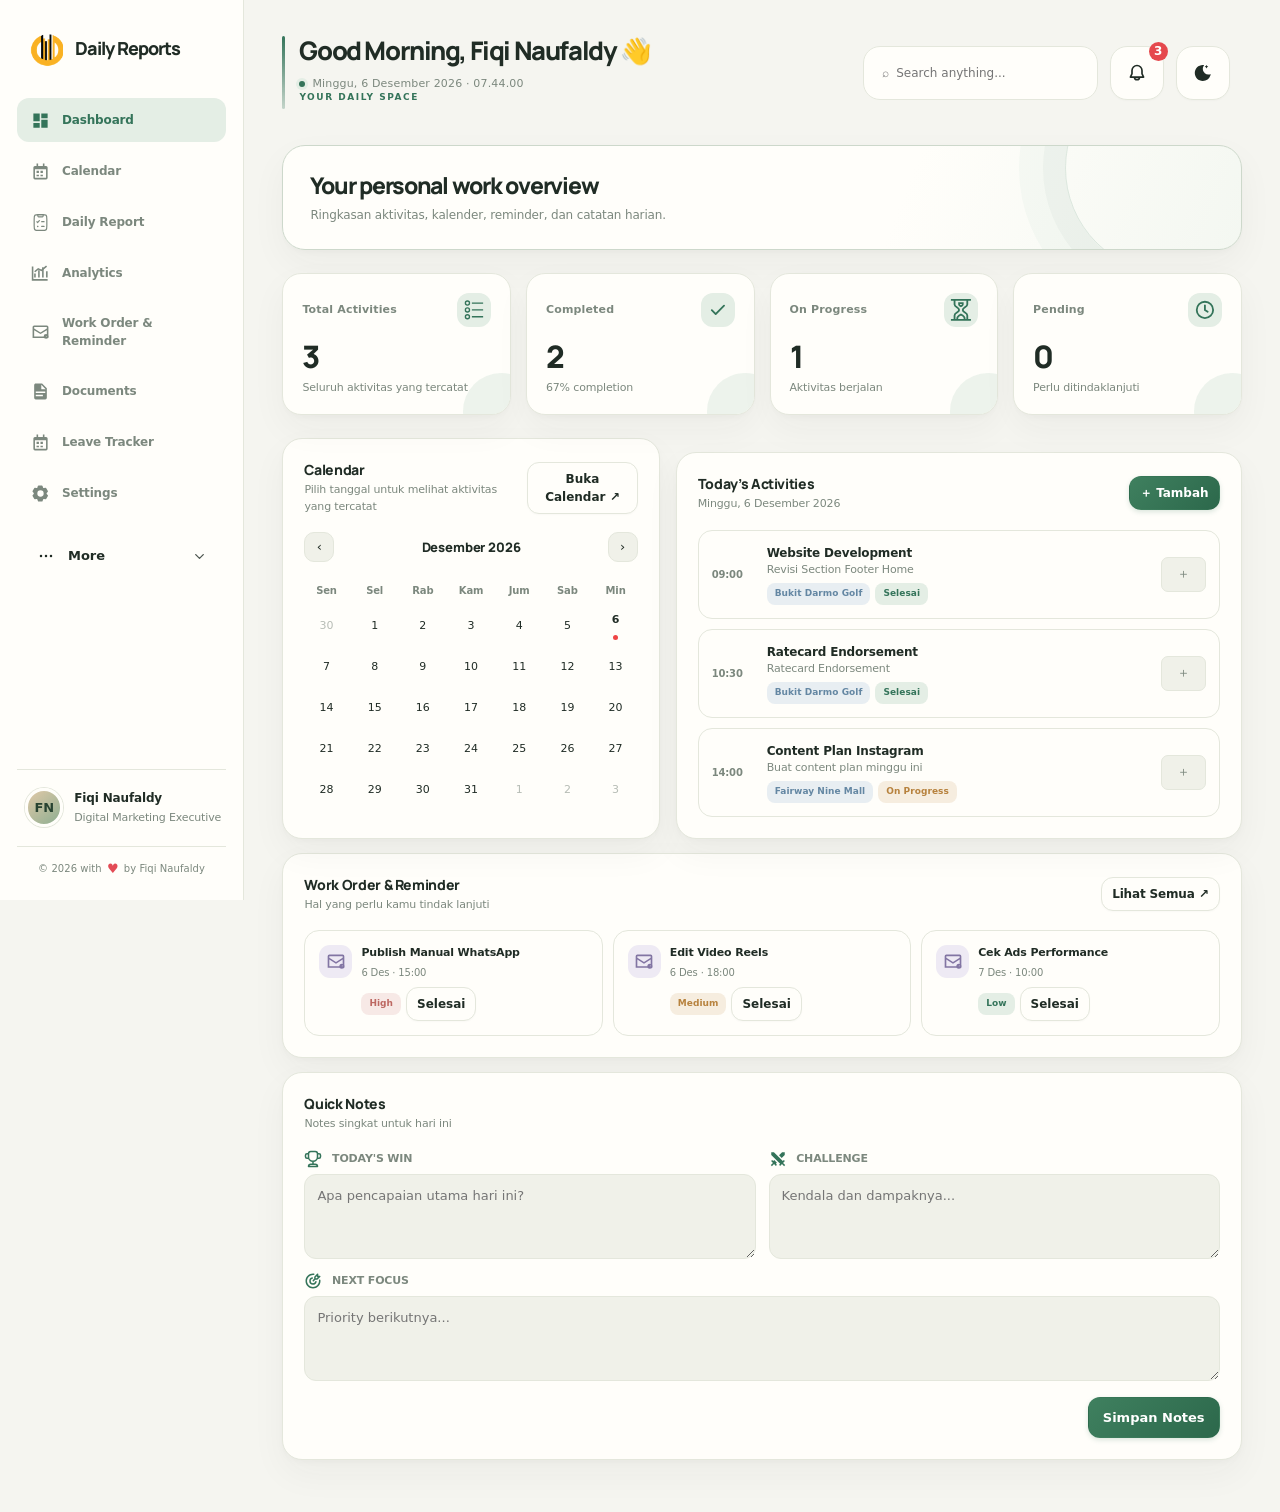
==== index.html @ 6d729566 "Leave Tracker" ====
<!doctype html>
<html lang="id">
<head>
<meta charset="utf-8">
<meta name="viewport" content="width=device-width, initial-scale=1">
<meta name="theme-color" content="#f4f7f4\">
<title>Daily Reports — Dashboard</title>
<script>try{const t=localStorage.getItem("dailyflow_theme_v1");if(t==="dark"||t==="light"){document.documentElement.dataset.theme=t;document.addEventListener("DOMContentLoaded",()=>{document.body.dataset.theme=t;});}}catch{}</script>
  <link rel="stylesheet" href="styles.css">
<script defer src="app.js"></script>
</head>
<body data-page="dashboard">
<div class="app">
<aside class="sidebar">
  <a class="brand" href="index.html"><span class="brand-mark"><img src="assets/daily-reports-mark.png" alt="Daily Reports logo"></span><span>Daily Reports</span></a>
  <nav class="nav" id="sidebarNav" aria-label="Navigasi utama"></nav>
  <div class="profile"><div class="avatar">FN</div><div><strong>Fiqi Naufaldy</strong><small>Digital Marketing</small></div></div>
  <div class="sidebar-copyright">© 2026 with <span class="copyright-heart" aria-label="love">♥</span> by Fiqi Naufaldy</div>
</aside>
<main class="main">
  <header class="topbar">
    <div class="greeting"><h1 id="greeting">Good Afternoon, Fiqi 👋</h1><p id="todayText"></p></div>
    <div class="top-actions"><input class="search" id="globalSearch" type="search" placeholder="⌕  Search anything..."><button class="icon-btn" id="notificationToggle" title="Notifications" aria-label="Notifications" aria-expanded="false"><svg viewBox="0 0 24 24" aria-hidden="true"><path fill="none" stroke="currentColor" stroke-linejoin="round" stroke-width="2" d="M15 17a3 3 0 1 1-6 0M6 9v3.528a2 2 0 0 1-.211.894l-1.717 3.433a.1.1 0 0 0 .09.145h15.676a.1.1 0 0 0 .09-.145l-1.717-3.433a2 2 0 0 1-.211-.894V9A6 6 0 0 0 6 9Z"/></svg></button><button class="icon-btn" id="themeToggle" title="Ganti tema"><svg viewBox="0 0 25 24" aria-hidden="true"><path fill="currentColor" d="m16.07 3.344l-1.428.781l1.428.781l.781 1.428l.781-1.428l1.428-.781l-1.428-.781l-.78-1.428zM2.226 12c0-5.523 4.477-10 10-10h1.734l-.868 1.5c-.579 1-.866 2.189-.866 3.5a7 7 0 0 0 8.348 6.87l1.682-.327l-.543 1.626A10 10 0 0 1 12.227 22c-5.523 0-10-4.477-10-10"/></svg></button><div class="notification-wrap"><div class="notification-popover" id="notificationPopover" hidden><div class="notification-list" id="notificationList"></div></div></div></div>
  </header>
  <section class="page-intro"><h1>Your personal work overview</h1><p>Ringkasan aktivitas, kalender, reminder, dan catatan harian.</p></section>
  <div id="pageContent" data-view-host="dashboard"></div>
</main>
</div>
<div id="toast" class="toast" role="status" aria-live="polite"></div>
</body>
</html>
---- styles.css ----
@import url('https://fonts.googleapis.com/css2?family=DM+Sans:wght@400;500;600;700&family=Manrope:wght@400;500;600;700;800&display=swap');
:root{--bg:#f4f7f4;--surface:#fff;--surface-2:#f7faf8;--ink:#18241f;--muted:#7d8b84;--line:#e5ece7;--green:#208566;--green-2:#e1f4ec;--mint:#54c7a0;--blue:#4786c6;--blue-2:#e8f2fc;--amber:#d9902d;--amber-2:#fff3df;--red:#dc5a63;--red-2:#ffebed;--purple:#8d78ca;--purple-2:#f0ecfb;--shadow:0 10px 28px #24382d0a;--radius:18px}
*{box-sizing:border-box}html{scroll-behavior:smooth}body{margin:0;background:var(--bg);color:var(--ink);font-family:'DM Sans',sans-serif;font-size:14px;line-height:1.5;transition:background .2s,color .2s}:is(html,body)[data-theme="dark"]{--bg:#101714;--surface:#18211d;--surface-2:#202b26;--ink:#e8f0eb;--muted:#98aaa0;--line:#2c3932;--green:#65d0a9;--green-2:#1b3b30;--blue:#86baf0;--blue-2:#1d3040;--amber:#efbd6b;--amber-2:#40321e;--red:#ff8c93;--red-2:#43272b;--purple:#b5a4f1;--purple-2:#302944;--shadow:0 10px 28px #0002}
button,input,select,textarea{font:inherit}button{cursor:pointer;border:0}a{color:inherit;text-decoration:none}.app{min-height:100vh;display:grid;grid-template-columns:218px minmax(0,1fr)}.sidebar{background:var(--surface);border-right:1px solid var(--line);padding:22px 14px;display:flex;flex-direction:column;gap:24px;position:sticky;top:0;height:100vh}.brand{display:flex;align-items:center;gap:9px;font-family:Manrope,sans-serif;font-weight:800;font-size:17px;padding:0 8px}.brand-mark{width:28px;height:28px;border-radius:10px;background:var(--green);color:white;display:grid;place-items:center;font-weight:800}.nav{display:grid;gap:5px}.nav a{display:flex;align-items:center;gap:11px;padding:10px 12px;border-radius:11px;color:var(--muted);font-weight:600;font-size:13px}.nav a:hover{background:var(--surface-2);color:var(--ink)}.nav a.active{background:var(--green-2);color:var(--green)}.nav-icon{width:18px;text-align:center;font-size:16px}.profile{margin-top:auto;border-top:1px solid var(--line);padding:15px 7px 0;display:flex;gap:10px;align-items:center}.avatar{width:35px;height:35px;border-radius:50%;display:grid;place-items:center;background:linear-gradient(135deg,#c8e6d8,#6eae93);color:#164b38;font-weight:800}.profile strong{display:block;font-size:12px}.profile small{color:var(--muted);font-size:11px}.main{min-width:0;padding:25px 28px 40px;max-width:1600px;width:100%;margin:0 auto}.topbar{display:flex;justify-content:space-between;align-items:center;gap:18px;margin-bottom:24px}.greeting h1{font:800 23px Manrope,sans-serif;margin:0 0 3px;letter-spacing:-.7px}.greeting p{margin:0;color:var(--muted);font-size:12px}.top-actions{display:flex;align-items:center;gap:9px}.search{background:var(--surface);border:1px solid var(--line);border-radius:12px;padding:10px 13px;min-width:210px;color:var(--ink);outline:none}.icon-btn,.btn{border:1px solid var(--line);background:var(--surface);color:var(--ink);border-radius:11px;padding:9px 12px;font-weight:700}.icon-btn{width:39px;height:39px;padding:0;font-size:17px}.btn.primary{background:var(--green);color:white;border-color:var(--green)}.btn.soft{background:var(--green-2);color:var(--green);border-color:transparent}.btn.danger{color:var(--red);background:var(--red-2);border-color:transparent}.btn.small{padding:7px 10px;font-size:12px}.section-title{display:flex;justify-content:space-between;align-items:center;gap:12px;margin:0 0 13px}.section-title h2{font:800 16px Manrope,sans-serif;margin:0;letter-spacing:-.3px}.section-title p{color:var(--muted);margin:3px 0 0;font-size:12px}.muted{color:var(--muted)}.grid{display:grid;gap:14px}.stats{grid-template-columns:repeat(4,minmax(0,1fr));margin-bottom:20px}.stat{background:var(--surface);border:1px solid var(--line);border-radius:var(--radius);padding:16px;box-shadow:var(--shadow);min-width:0}.stat-top{display:flex;justify-content:space-between;align-items:center;color:var(--muted);font-size:11px;font-weight:700}.stat-icon{width:28px;height:28px;border-radius:9px;display:grid;place-items:center;background:var(--green-2);color:var(--green)}.stat strong{font:800 27px Manrope,sans-serif;display:block;margin:7px 0 1px}.stat small{font-size:11px;color:var(--muted)}.two-col{grid-template-columns:minmax(280px,.9fr) minmax(0,1.35fr)}.three-col{grid-template-columns:repeat(3,minmax(0,1fr))}.panel{background:var(--surface);border:1px solid var(--line);border-radius:var(--radius);padding:18px;box-shadow:var(--shadow);min-width:0}.panel+.panel{margin-top:14px}.panel-head{display:flex;align-items:center;justify-content:space-between;gap:12px;margin-bottom:15px}.panel-head h2,.panel-head h3{margin:0;font:800 14px Manrope,sans-serif}.panel-head p{margin:3px 0 0;color:var(--muted);font-size:11px}.calendar-head{display:flex;justify-content:space-between;align-items:center;gap:8px;margin-bottom:15px}.calendar-head strong{font:800 13px Manrope,sans-serif}.calendar-head button{background:var(--surface-2);border:1px solid var(--line);color:var(--ink);width:30px;height:30px;border-radius:9px}.calendar-grid{display:grid;grid-template-columns:repeat(7,minmax(0,1fr));gap:4px}.weekday{text-align:center;color:var(--muted);font-size:10px;font-weight:700;padding:6px 0}.day{position:relative;border-radius:9px;min-height:34px;display:grid;place-items:center;color:var(--ink);background:transparent;border:1px solid transparent;font-size:11px}.day:hover{background:var(--surface-2)}.day.muted-day{color:var(--muted);opacity:.55}.day.selected{background:var(--green);color:white;font-weight:800}.day.today:not(.selected){border-color:var(--green);color:var(--green);font-weight:800}.day.has-items:after{content:'';width:4px;height:4px;border-radius:50%;background:var(--red);position:absolute;bottom:3px}.day.selected.has-items:after{background:white}.activity-list{display:grid;gap:9px}.activity{display:grid;grid-template-columns:43px minmax(0,1fr) auto;align-items:center;gap:10px;padding:11px;border:1px solid var(--line);border-radius:13px;background:var(--surface)}.activity-time{font-size:10px;color:var(--muted);font-weight:700}.activity-name{font-weight:800;font-size:12px;white-space:nowrap;overflow:hidden;text-overflow:ellipsis}.activity-desc{font-size:10px;color:var(--muted);white-space:nowrap;overflow:hidden;text-overflow:ellipsis}.activity-meta{display:flex;align-items:center;gap:5px;flex-wrap:wrap;margin-top:5px}.tag{display:inline-flex;align-items:center;padding:3px 7px;border-radius:7px;font-size:9px;font-weight:800;background:var(--surface-2);color:var(--muted)}.tag.done{background:var(--green-2);color:var(--green)}.tag.progress{background:var(--amber-2);color:var(--amber)}.tag.pending{background:var(--red-2);color:var(--red)}.tag.blue{background:var(--blue-2);color:var(--blue)}.photo-thumb{width:45px;height:35px;border-radius:7px;object-fit:cover;background:var(--surface-2);border:1px solid var(--line)}.reminder-list{display:grid;grid-template-columns:repeat(3,minmax(0,1fr));gap:10px}.reminder-card{border:1px solid var(--line);border-radius:12px;padding:12px;display:flex;gap:9px;align-items:flex-start}.reminder-symbol{width:29px;height:29px;border-radius:9px;background:var(--purple-2);color:var(--purple);display:grid;place-items:center;flex-shrink:0}.reminder-card strong{font-size:11px;display:block}.reminder-card small{font-size:10px;color:var(--muted)}.form-grid{display:grid;grid-template-columns:repeat(2,minmax(0,1fr));gap:13px}.field{display:grid;gap:6px}.field.full{grid-column:1/-1}.field label{font-size:11px;color:var(--muted);font-weight:800}.field input,.field select,.field textarea{width:100%;background:var(--surface-2);border:1px solid var(--line);border-radius:10px;padding:10px 11px;color:var(--ink);outline:none}.field textarea{resize:vertical;min-height:85px}.field input:focus,.field select:focus,.field textarea:focus{border-color:var(--green)}.form-actions{display:flex;justify-content:flex-end;gap:8px;margin-top:16px}.table-wrap{overflow:auto;border:1px solid var(--line);border-radius:12px}.data-table{width:100%;border-collapse:collapse;min-width:650px}.data-table th,.data-table td{text-align:left;padding:11px 12px;border-bottom:1px solid var(--line);font-size:11px;vertical-align:middle}.data-table th{background:var(--surface-2);color:var(--muted);font-size:10px;text-transform:uppercase;letter-spacing:.3px}.data-table tr:last-child td{border-bottom:0}.row-actions{display:flex;gap:5px}.chart-box{height:235px;position:relative}.chart-box canvas{width:100%;height:100%}.bar-legend{display:flex;gap:12px;flex-wrap:wrap;color:var(--muted);font-size:10px}.legend-dot{display:inline-block;width:7px;height:7px;border-radius:50%;margin-right:4px}.timeline{display:grid;gap:0}.timeline-item{display:grid;grid-template-columns:50px 18px minmax(0,1fr);gap:10px;min-height:100px}.timeline-time{font-size:10px;color:var(--muted);font-weight:800;padding-top:3px}.timeline-rail{position:relative;display:flex;justify-content:center}.timeline-rail:before{content:'';position:absolute;top:10px;bottom:-5px;width:1px;background:var(--line)}.timeline-item:last-child .timeline-rail:before{display:none}.timeline-dot{width:10px;height:10px;border-radius:50%;background:var(--green);border:2px solid var(--green-2);position:relative;z-index:1}.timeline-content{padding-bottom:17px}.timeline-content strong{font-size:12px}.timeline-content p{font-size:11px;color:var(--muted);margin:3px 0 7px}.photo-grid{display:grid;grid-template-columns:repeat(4,minmax(0,1fr));gap:12px}.photo-card{border:1px solid var(--line);border-radius:13px;overflow:hidden;background:var(--surface)}.photo-card img{width:100%;height:130px;object-fit:cover;background:var(--surface-2);display:block}.photo-card .photo-info{padding:10px}.photo-info strong{display:block;font-size:11px;white-space:nowrap;overflow:hidden;text-overflow:ellipsis}.photo-info small{color:var(--muted);font-size:10px}.upload-zone{border:1.5px dashed var(--line);border-radius:14px;padding:28px;text-align:center;background:var(--surface-2);color:var(--muted)}.upload-zone strong{display:block;color:var(--ink);margin:8px 0 4px}.settings-row{display:flex;justify-content:space-between;align-items:center;gap:20px;padding:15px 0;border-bottom:1px solid var(--line)}.settings-row:last-child{border-bottom:0}.settings-row strong{font-size:12px;display:block}.settings-row p{font-size:11px;color:var(--muted);margin:3px 0 0}.switch{width:42px;height:24px;border-radius:99px;background:var(--line);padding:3px;display:flex;align-items:center}.switch:after{content:'';width:18px;height:18px;border-radius:50%;background:white;box-shadow:0 1px 3px #0002;transition:transform .2s}.switch.on{background:var(--green)}.switch.on:after{transform:translateX(18px)}.empty{padding:35px 15px;text-align:center;color:var(--muted);font-size:12px}.empty .empty-icon{font-size:25px;margin-bottom:8px}.modal-backdrop{position:fixed;inset:0;background:#07110bc0;z-index:20;display:none;align-items:center;justify-content:center;padding:18px}.modal-backdrop.open{display:flex}.modal{width:min(680px,100%);max-height:90vh;overflow:auto;background:var(--surface);border:1px solid var(--line);border-radius:20px;padding:22px;box-shadow:0 25px 80px #0003}.modal-title{display:flex;justify-content:space-between;align-items:center;margin-bottom:18px}.modal-title h2{margin:0;font:800 18px Manrope,sans-serif}.toast{position:fixed;bottom:20px;right:20px;background:var(--ink);color:var(--surface);padding:12px 16px;border-radius:12px;z-index:30;box-shadow:var(--shadow);display:none}.toast.show{display:block}.progress-track{height:7px;background:var(--surface-2);border-radius:20px;overflow:hidden}.progress-track span{display:block;height:100%;background:var(--green);border-radius:20px}.page-intro{margin-bottom:20px}.page-intro h1{font:800 24px Manrope,sans-serif;margin:0 0 5px;letter-spacing:-.8px}.page-intro p{color:var(--muted);margin:0}.filters{display:flex;align-items:center;gap:8px;flex-wrap:wrap}.filters input,.filters select{background:var(--surface);border:1px solid var(--line);border-radius:10px;padding:9px 11px;color:var(--ink)}.split{display:grid;grid-template-columns:minmax(0,1fr) 320px;gap:14px}.file-input{display:none}.footnote{font-size:10px;color:var(--muted);margin-top:12px}
@media(max-width:1100px){.app{grid-template-columns:190px minmax(0,1fr)}.main{padding:22px 18px}.stats{grid-template-columns:repeat(2,minmax(0,1fr))}.three-col{grid-template-columns:repeat(2,minmax(0,1fr))}.photo-grid{grid-template-columns:repeat(3,minmax(0,1fr))}.two-col{grid-template-columns:1fr}}
@media(max-width:760px){.app{display:block}.sidebar{height:auto;position:sticky;top:0;z-index:10;padding:10px 12px;border-right:0;border-bottom:1px solid var(--line);gap:9px}.brand{font-size:15px}.nav{display:flex;overflow:auto;gap:4px}.nav a{white-space:nowrap;padding:8px 10px;font-size:11px}.nav-icon{width:auto}.profile{display:none}.main{padding:18px 12px 30px}.topbar{align-items:flex-start}.greeting h1{font-size:18px}.search{display:none}.top-actions{gap:5px}.icon-btn{width:34px;height:34px}.stats{gap:8px}.stat{padding:12px;border-radius:14px}.stat strong{font-size:23px}.stat-top{font-size:10px}.two-col,.split,.three-col{grid-template-columns:1fr}.reminder-list{grid-template-columns:1fr}.form-grid{grid-template-columns:1fr}.field.full{grid-column:auto}.photo-grid{grid-template-columns:repeat(2,minmax(0,1fr))}.photo-card img{height:115px}.activity{grid-template-columns:38px minmax(0,1fr) auto;padding:9px;gap:7px}.panel{padding:14px;border-radius:15px}.page-intro h1{font-size:21px}.settings-row{gap:10px}}


/* Import template actions */
.template-actions{display:flex;flex-wrap:wrap;gap:8px;margin:12px 0 8px}
.template-actions a{text-decoration:none;display:inline-flex;align-items:center;justify-content:center}
.soft-divider{border:0;border-top:1px solid var(--border);margin:18px 0}


/* Documentation full-photo viewer */
.photo-preview-btn{display:block;position:relative;width:100%;padding:0;border:0;background:transparent;cursor:zoom-in;overflow:hidden;border-radius:inherit}
.photo-preview-btn img{display:block;width:100%;height:100%;object-fit:cover}
.photo-expand-hint{position:absolute;left:10px;bottom:10px;padding:6px 9px;border-radius:8px;background:rgba(10,14,20,.78);color:#fff;font-size:12px;opacity:0;transform:translateY(4px);transition:opacity .18s ease,transform .18s ease}
.photo-preview-btn:hover .photo-expand-hint,.photo-preview-btn:focus-visible .photo-expand-hint{opacity:1;transform:translateY(0)}
.photo-card-actions{display:flex;flex-wrap:wrap;gap:6px}
.photo-lightbox{position:fixed;inset:0;z-index:9999;display:none;align-items:center;justify-content:center;padding:64px 24px 28px;background:rgba(5,8,13,.94);backdrop-filter:blur(8px)}
.photo-lightbox.open{display:flex}
.photo-lightbox-stage{display:flex;flex-direction:column;align-items:center;justify-content:center;gap:12px;width:100%;height:100%;min-height:0}
.photo-lightbox img{display:block;max-width: min(100%, 1800px);max-height:calc(100vh - 130px);width:auto;height:auto;object-fit:contain;box-shadow:0 18px 70px rgba(0,0,0,.35);border-radius:4px}
.photo-lightbox-caption{color:rgba(255,255,255,.82);font-size:13px;text-align:center;max-width:90%;overflow-wrap:anywhere}
.photo-lightbox-close{position:absolute;top:18px;right:22px;width:44px;height:44px;border:1px solid rgba(255,255,255,.35);border-radius:50%;background:rgba(255,255,255,.1);color:#fff;font-size:30px;line-height:1;cursor:pointer}
.photo-lightbox-close:hover{background:rgba(255,255,255,.2)}
@media(max-width:600px){.photo-lightbox{padding:60px 10px 20px}.photo-lightbox img{max-height:calc(100vh - 120px)}.photo-lightbox-close{top:10px;right:10px}}

/* DailyFlow UI refresh — Tailwind SaaS-inspired, no runtime framework required */
:root{
  --bg:#f8fafc;--surface:#ffffff;--surface-2:#f1f5f9;--ink:#0f172a;--muted:#64748b;--line:#e2e8f0;
  --green:#0f9f76;--green-2:#dff7ed;--mint:#34d399;--blue:#3b82f6;--blue-2:#eaf2ff;
  --amber:#d97706;--amber-2:#fff7e6;--red:#e11d48;--red-2:#fff1f2;--purple:#7c3aed;--purple-2:#f3e8ff;
  --shadow:0 1px 2px rgba(15,23,42,.035),0 6px 20px rgba(15,23,42,.025);--radius:16px;
}
body[data-theme="dark"]{
  --bg:#0b1220;--surface:#111b2c;--surface-2:#172338;--ink:#e5edf8;--muted:#91a1b8;--line:#26364d;
  --green:#34d399;--green-2:#12392f;--blue:#7db4ff;--blue-2:#172d4b;--amber:#fbbf24;--amber-2:#3a2d16;
  --red:#fb7185;--red-2:#3c1f2b;--purple:#c4b5fd;--purple-2:#2b2247;--shadow:0 1px 2px rgba(0,0,0,.12),0 8px 24px rgba(0,0,0,.08);
}
html{scroll-behavior:smooth;scroll-padding-top:20px}
body{font-family:Inter,ui-sans-serif,system-ui,-apple-system,BlinkMacSystemFont,"Segoe UI",sans-serif;letter-spacing:-.01em;transition:background-color .18s ease,color .18s ease}
button,a,input,select,textarea{ -webkit-tap-highlight-color:transparent }
button,a,.panel,.stat,.activity,.reminder-card,.photo-card,.nav a,.icon-btn,.btn,.day,.switch{transition:background-color .16s ease,border-color .16s ease,color .16s ease,box-shadow .16s ease,transform .16s ease,opacity .16s ease}
.sidebar{background:var(--surface);border-right-color:var(--line);padding:24px 14px}
.brand{letter-spacing:-.035em;font-size:16px}
.brand-mark{border-radius:9px;box-shadow:0 3px 8px rgba(15,159,118,.16)}
.nav{gap:4px}
.nav a{border-radius:10px;padding:10px 11px;color:var(--muted)}
.nav a:hover{transform:translateX(2px)}
.nav a.active{box-shadow:inset 2px 0 var(--green);font-weight:700}
.main{padding:28px 30px 44px}
.greeting h1,.page-intro h1{letter-spacing:-.045em}
.greeting h1{font-size:24px}
.page-intro h1{font-size:25px}
.search,.filters input,.filters select,.field input,.field select,.field textarea{border-radius:10px;transition:border-color .16s ease,box-shadow .16s ease,background-color .16s ease}
.search:focus,.filters input:focus,.filters select:focus,.field input:focus,.field select:focus,.field textarea:focus{border-color:var(--green);box-shadow:0 0 0 3px color-mix(in srgb,var(--green) 14%,transparent)}
.icon-btn,.btn{border-radius:10px;box-shadow:0 1px 2px rgba(15,23,42,.025)}
.icon-btn:hover,.btn:not(.primary):hover{border-color:color-mix(in srgb,var(--green) 35%,var(--line));background:var(--surface-2)}
.btn.primary{box-shadow:0 2px 5px color-mix(in srgb,var(--green) 18%,transparent)}
.btn.primary:hover{filter:brightness(.97);transform:translateY(-1px);box-shadow:0 5px 12px color-mix(in srgb,var(--green) 18%,transparent)}
.btn:active,.icon-btn:active{transform:translateY(1px)}
.panel,.stat{box-shadow:var(--shadow);border-radius:var(--radius)}
.panel{padding:19px}
.stat{padding:17px}
.panel:hover,.stat:hover{border-color:color-mix(in srgb,var(--line) 72%,var(--muted));box-shadow:0 4px 18px rgba(15,23,42,.045)}
.activity{border-radius:12px;padding:12px}
.activity:hover,.reminder-card:hover,.photo-card:hover{border-color:color-mix(in srgb,var(--green) 26%,var(--line));box-shadow:0 4px 14px rgba(15,23,42,.04);transform:translateY(-1px)}
.day{border-radius:9px}
.day:hover{box-shadow:inset 0 0 0 1px var(--line)}
.day.selected{box-shadow:0 2px 6px color-mix(in srgb,var(--green) 22%,transparent)}
.tag{letter-spacing:.005em}
.table-wrap{border-radius:12px}
.data-table th{font-weight:700}
.data-table tbody tr:hover{background:var(--surface-2)}
.photo-card{border-radius:13px}
.upload-zone{transition:border-color .16s ease,background-color .16s ease}
.upload-zone:hover{border-color:var(--green);background:var(--green-2)}
.modal{border-radius:18px;box-shadow:0 24px 70px rgba(0,0,0,.18);animation:df-modal-in .16s ease-out}
.modal-backdrop{backdrop-filter:blur(3px)}
.toast{border:1px solid var(--line);box-shadow:0 10px 32px rgba(15,23,42,.14);animation:df-toast-in .18s ease-out}
@keyframes df-modal-in{from{opacity:0;transform:translateY(5px) scale(.99)}to{opacity:1;transform:translateY(0) scale(1)}}
@keyframes df-toast-in{from{opacity:0;transform:translateY(6px)}to{opacity:1;transform:translateY(0)}}
:focus-visible{outline:2px solid var(--green);outline-offset:2px}
@media(max-width:1100px){.main{padding:22px 18px 36px}}
@media(max-width:760px){.main{padding:18px 12px 30px}.sidebar{box-shadow:0 2px 8px rgba(15,23,42,.025)}.nav a:hover{transform:none}.panel{padding:14px}.greeting h1{font-size:19px}}
@media(prefers-reduced-motion:reduce){*,*::before,*::after{scroll-behavior:auto!important;animation-duration:.01ms!important;animation-iteration-count:1!important;transition-duration:.01ms!important}}

/* Settings: profile and business-unit branding */
.settings-layout{display:grid;grid-template-columns:minmax(0,1fr);gap:14px;max-width:1120px}.settings-profile-panel{background:linear-gradient(135deg,var(--surface),var(--surface-2));}.profile-editor{display:grid;grid-template-columns:150px minmax(0,1fr);gap:22px;align-items:start}.profile-photo-wrap{display:flex;flex-direction:column;align-items:center;gap:10px}.profile-photo-wrap>img,.profile-placeholder{width:112px;height:112px;border-radius:50%;object-fit:cover;border:4px solid var(--surface);box-shadow:0 0 0 1px var(--line)}.profile-placeholder{display:grid;place-items:center;background:var(--green-2);color:var(--green);font:800 30px Manrope,sans-serif}.profile-photo{width:35px;height:35px;border-radius:50%;object-fit:cover;border:1px solid var(--line);flex-shrink:0}.profile-copy{min-width:0}.profile-copy strong,.profile-copy small{overflow:hidden;text-overflow:ellipsis;white-space:nowrap;max-width:150px}.profile-form .field.full{display:flex;align-items:center}.unit-branding-list{display:grid;gap:10px}.unit-branding-card{display:grid;grid-template-columns:64px minmax(0,1fr) auto;align-items:center;gap:14px;border:1px solid var(--line);border-radius:15px;padding:13px;background:var(--surface);transition:border-color .16s ease,transform .16s ease}.unit-branding-card:hover{border-color:var(--green);transform:translateY(-1px)}.unit-logo-preview{width:58px;height:58px;border-radius:13px;background:var(--surface-2);border:1px solid var(--line);display:grid;place-items:center;overflow:hidden;color:var(--green);font:800 16px Manrope,sans-serif}.unit-logo-preview img{width:100%;height:100%;object-fit:contain;padding:5px}.unit-branding-fields{display:grid;grid-template-columns:minmax(140px,1fr) minmax(120px,.8fr);gap:12px;align-items:end;min-width:0}.unit-branding-fields .field input{min-width:0}.unit-branding-fields .field small{font-size:10px;margin-top:5px}.logo-upload-label{display:inline-flex;justify-content:center;align-items:center;min-height:34px;width:max-content}.unit-card-actions{display:flex;flex-direction:column;gap:6px}.settings-layout .panel{min-width:0}.settings-layout .field input{min-width:0}.activity-unit-logo{width:18px;height:18px;object-fit:contain;vertical-align:middle;margin-right:4px;border-radius:4px}.activity-meta .tag{gap:2px}
@media(max-width:760px){.profile-editor{grid-template-columns:1fr}.profile-photo-wrap{align-items:flex-start;flex-direction:row;flex-wrap:wrap}.profile-photo-wrap>img,.profile-placeholder{width:76px;height:76px}.unit-branding-card{grid-template-columns:48px minmax(0,1fr);gap:10px}.unit-logo-preview{width:46px;height:46px}.unit-branding-fields{grid-template-columns:1fr}.unit-card-actions{grid-column:1/-1;flex-direction:row;justify-content:flex-end}.profile-copy strong,.profile-copy small{max-width:130px}}
@media(prefers-reduced-motion:reduce){.unit-branding-card{transition:none}.unit-branding-card:hover{transform:none}}

/* DailyFlow visual polish — warm editorial workspace */
:root{
  --bg:#f5f5f0;--surface:#fffefa;--surface-2:#f0f1e9;--ink:#202c25;--muted:#7c887e;--line:#e4e7dc;
  --green:#34745a;--green-2:#e4eee5;--mint:#9bc4a8;--blue:#6487a3;--blue-2:#e8eef2;
  --amber:#b7823e;--amber-2:#f6eddf;--red:#bd6862;--red-2:#f7e9e6;--purple:#8275a3;--purple-2:#eeeaf4;
  --shadow:0 3px 6px rgba(39,55,43,.025),0 14px 36px rgba(39,55,43,.045);--radius:20px;
}
html[data-theme="dark"],body[data-theme="dark"]{
  --bg:#141a16;--surface:#1c241e;--surface-2:#242e26;--ink:#edf1e9;--muted:#a2afa3;--line:#303b32;
  --green:#8ac3a0;--green-2:#263d2e;--blue:#a0bed4;--blue-2:#263541;--amber:#e3bb7d;--amber-2:#403522;
  --red:#e59a91;--red-2:#432d2a;--purple:#c1b4df;--purple-2:#332d40;--shadow:0 5px 22px rgba(0,0,0,.12);
}
body{background:var(--bg);font-size:13px;letter-spacing:-.012em}
.app{grid-template-columns:244px minmax(0,1fr)}
.sidebar{padding:29px 17px 20px;background:var(--surface);border-right:1px solid var(--line);gap:31px}
.brand{font-size:18px;gap:11px;padding:0 9px;letter-spacing:-.055em}
.brand-mark{width:35px;height:35px;border-radius:12px;background:linear-gradient(145deg,#4f8b69,#28563f);box-shadow:0 5px 12px #34745a2b;font-size:17px}
.nav{gap:7px}.nav a{padding:12px 13px;border-radius:12px;font-size:12px;font-weight:650;gap:12px}.nav a.active{box-shadow:none;background:var(--green-2);color:var(--green)}.nav-icon{font-size:17px;transition:transform .16s ease}
.profile{padding:18px 8px 0;gap:11px}.avatar{width:39px;height:39px;border:3px solid var(--surface);box-shadow:0 0 0 1px var(--line);background:linear-gradient(140deg,#e0c9a8,#8eae91);color:#284331}
.main{padding:31px clamp(22px,3vw,48px) 52px;max-width:1680px}.topbar{margin-bottom:31px;align-items:center}.greeting h1{font-size:25px;letter-spacing:-.055em;line-height:1.25}.greeting p{font-size:12px;margin-top:6px}.top-actions{gap:10px}
.search{border-radius:14px;background:var(--surface);border-color:var(--line);padding:12px 15px;min-width:235px;font-size:12px}.icon-btn{border-radius:13px;width:42px;height:42px}
.page-intro{position:relative;overflow:hidden;margin-bottom:23px;padding:25px 27px;border:1px solid color-mix(in srgb,var(--green) 13%,var(--line));border-radius:23px;background:linear-gradient(112deg,var(--surface) 0%,var(--surface) 64%,var(--green-2) 150%);box-shadow:var(--shadow)}
.page-intro:after{content:"";position:absolute;right:-36px;top:-84px;width:210px;height:210px;border:1px solid color-mix(in srgb,var(--green) 15%,transparent);border-radius:50%;box-shadow:0 0 0 22px color-mix(in srgb,var(--green) 4%,transparent),0 0 0 46px color-mix(in srgb,var(--green) 3%,transparent);pointer-events:none}
.page-intro h1{position:relative;z-index:1;font:800 23px/1.3 Manrope,sans-serif;letter-spacing:-.055em;margin:0 0 5px}.page-intro p{position:relative;z-index:1;color:var(--muted);font-size:12px;margin:0;max-width:620px}
.section-title{margin-bottom:15px}.section-title h2{font-size:16px;letter-spacing:-.045em}.grid{gap:16px}.stats{gap:15px;margin-bottom:23px}
.stat{position:relative;overflow:hidden;padding:19px 19px 18px;border-radius:19px;background:var(--surface);border-color:var(--line);box-shadow:var(--shadow)}.stat:after{content:"";position:absolute;width:76px;height:76px;right:-29px;bottom:-35px;border-radius:50%;background:var(--green-2);opacity:.65;pointer-events:none}.stat-top{font-size:11px;letter-spacing:.015em}.stat-icon{width:34px;height:34px;border-radius:12px;font-size:15px}.stat strong{font-size:31px;letter-spacing:-.065em;margin:12px 0 2px;line-height:1.15}.stat small{font-size:11px}
.panel{padding:21px;border-radius:20px;background:var(--surface);box-shadow:var(--shadow);border-color:var(--line)}.panel-head{margin-bottom:17px}.panel-head h2,.panel-head h3{font-size:14px;letter-spacing:-.025em}.panel-head p{font-size:11px}
.activity-list{gap:10px}.activity{padding:13px;border-radius:14px;background:var(--surface);border-color:var(--line);gap:12px}.activity-time{font-size:10px}.activity-name{font-size:12px;letter-spacing:-.015em}.activity-desc{font-size:11px}.tag{padding:4px 8px;border-radius:8px;font-size:9px}
.reminder-card{padding:14px;border-radius:15px;background:var(--surface)}.reminder-symbol{width:33px;height:33px;border-radius:11px}.field input,.field select,.field textarea{border-radius:12px;padding:11px 12px}.btn,.icon-btn{border-radius:12px}.btn{padding:10px 14px}.btn.primary{background:linear-gradient(135deg,#3f805f,#2c684b);border-color:transparent}.table-wrap{border-radius:14px}.data-table th,.data-table td{padding:13px 14px}.data-table th{letter-spacing:.075em;font-size:9px}.calendar-head button{border-radius:10px}.day{min-height:37px;border-radius:11px}.photo-card{border-radius:16px}.photo-card img{height:145px}.upload-zone{border-radius:17px;padding:34px}.modal{border-radius:22px}.toast{border-radius:14px}
@media(max-width:1100px){.app{grid-template-columns:220px minmax(0,1fr)}.main{padding:24px 20px 40px}.page-intro{padding:22px}}
@media(max-width:900px){.stats{grid-template-columns:repeat(2,minmax(0,1fr))}.photo-grid{grid-template-columns:repeat(3,minmax(0,1fr))}}
@media(max-width:760px){.app{grid-template-columns:1fr}.sidebar{padding:13px 12px;gap:10px;height:auto;position:relative;top:auto;border-right:0;border-bottom:1px solid var(--line)}.brand{padding:0 5px}.brand-mark{width:31px;height:31px}.nav{display:flex;overflow-x:auto;padding:2px 0 4px;gap:5px}.nav a{white-space:nowrap;flex:0 0 auto;padding:9px 11px}.profile{display:none}.main{padding:17px 12px 28px}.topbar{align-items:flex-start;gap:10px;margin-bottom:19px}.greeting h1{font-size:20px}.greeting p{font-size:11px}.top-actions{gap:6px}.search{min-width:0;width:38px;padding:10px 11px}.search:focus{width:min(44vw,220px)}.icon-btn{width:38px;height:38px}.page-intro{padding:19px 18px;border-radius:19px;margin-bottom:18px}.page-intro h1{font-size:20px}.page-intro:after{right:-80px}.stats{gap:10px}.stat{padding:14px;border-radius:16px}.stat strong{font-size:26px}.panel{padding:15px;border-radius:17px}.grid{gap:12px}.photo-grid{grid-template-columns:repeat(2,minmax(0,1fr))}}

/* Smooth cross-document navigation between DailyFlow menus (Chrome/Edge) */
@view-transition { navigation: auto; }
::view-transition-old(root) {
  animation: df-page-out 150ms cubic-bezier(.4,0,1,1) both;
}
::view-transition-new(root) {
  animation: df-page-in 260ms cubic-bezier(.2,.75,.25,1) both;
}
@keyframes df-page-out {
  from { opacity: 1; filter: blur(0); }
  to { opacity: 0; filter: blur(2px); }
}
@keyframes df-page-in {
  from { opacity: 0; transform: translateY(7px); filter: blur(1px); }
  to { opacity: 1; transform: translateY(0); filter: blur(0); }
}
@media (prefers-reduced-motion: reduce) {
  @view-transition { navigation: none; }
  *, *::before, *::after { scroll-behavior: auto !important; animation-duration: .01ms !important; transition-duration: .01ms !important; }
}

/* Consistent inline SVG icon system */
.svg-icon{display:inline-flex;align-items:center;justify-content:center;flex:0 0 auto;line-height:0}
.svg-icon svg,.nav-icon>svg,.icon-btn>svg,.stat-icon>svg,.reminder-symbol>svg{display:block;width:1em;height:1em;overflow:visible}
.nav-icon{display:inline-flex;align-items:center;justify-content:center;width:20px;height:20px;flex:0 0 20px}
.nav-icon .svg-icon{font-size:19px}
.stat-icon{display:inline-flex;align-items:center;justify-content:center}
.stat-icon .svg-icon{font-size:19px}
.reminder-symbol{display:flex;align-items:center;justify-content:center}
.reminder-symbol .svg-icon{font-size:20px}
.icon-btn>svg{width:19px;height:19px}
#themeToggle>svg{width:20px;height:20px}
#settingsTheme .svg-icon{margin-right:5px;vertical-align:middle}

/* Topbar control alignment: matching height, centerline and box model */
.top-actions{display:flex;align-items:center;gap:12px;flex-shrink:0}
.top-actions .search{box-sizing:border-box;display:flex;align-items:center;height:54px;min-height:54px;padding:0 18px;margin:0;line-height:1.2;border-radius:17px;vertical-align:middle}
.top-actions .icon-btn{box-sizing:border-box;display:inline-flex;align-items:center;justify-content:center;width:54px;height:54px;min-width:54px;min-height:54px;padding:0;margin:0;line-height:1;border-radius:17px;vertical-align:middle}
.top-actions .icon-btn svg{display:block;width:20px;height:20px;flex:none}
@media(max-width:760px){.top-actions{gap:7px}.top-actions .search{height:40px;min-height:40px;padding:0 11px}.top-actions .icon-btn{width:40px;height:40px;min-width:40px;min-height:40px;border-radius:13px}}


/* SVG icons for Quick Notes labels */
.note-label-icon{display:inline-flex;align-items:center;justify-content:center;width:18px;height:18px;vertical-align:middle;margin-right:6px;color:var(--green);}
.note-label-icon svg{display:block;width:100%;height:100%;}
.field label .note-label-icon{flex:0 0 18px;}


/* Refined welcome header: editorial, warm, and more intentional */
.topbar{align-items:center;gap:22px;margin-bottom:30px}
.greeting{position:relative;min-width:0;padding:4px 0 5px 17px}
.greeting:before{content:"";position:absolute;left:0;top:5px;bottom:6px;width:3px;border-radius:5px;background:linear-gradient(180deg,var(--green),color-mix(in srgb,var(--green) 25%,transparent))}
.greeting:after{content:"YOUR DAILY SPACE";display:block;order:-1;margin:0 0 7px;color:var(--green);font-size:9px;line-height:1.2;font-weight:800;letter-spacing:.17em}
.greeting h1{margin:0;font-size:clamp(22px,2vw,30px);line-height:1.22;font-weight:800;letter-spacing:-.055em;color:var(--ink);text-wrap:balance}
.greeting h1::first-letter{color:var(--ink)}
.greeting p{display:inline-flex;align-items:center;gap:7px;margin:10px 0 0;color:var(--muted);font-size:11px;line-height:1.4;letter-spacing:.015em}
.greeting p:before{content:"";width:6px;height:6px;flex:0 0 6px;border-radius:50%;background:var(--green);box-shadow:0 0 0 3px var(--green-2)}
@media(max-width:760px){
 .topbar{gap:12px;margin-bottom:20px}
 .greeting{padding-left:12px}
 .greeting:after{font-size:8px;margin-bottom:6px}
 .greeting h1{font-size:clamp(18px,5vw,23px);line-height:1.25}
 .greeting p{font-size:10px;margin-top:8px}
}


/* Daily Reports brand mark: transparent gold-and-black emblem */
.brand-mark{display:inline-flex;align-items:center;justify-content:center;flex:0 0 38px;width:38px;height:38px;padding:0;background:transparent!important;box-shadow:none!important;border-radius:0!important;overflow:visible;font-size:0!important}
.brand-mark img{display:block;width:100%;height:100%;object-fit:contain;object-position:center}
@media(max-width:760px){.brand-mark{flex-basis:32px;width:32px;height:32px}}

/* Screenshot paste affordances */
.paste-photo-zone{cursor:pointer;outline:none;transition:border-color .16s ease,background-color .16s ease}
.paste-photo-zone:focus,.paste-photo-zone:focus-within{border-color:var(--green);background:var(--green-2)}
.paste-photo-hint{border:1px dashed var(--line);border-radius:10px;padding:12px;text-align:center;background:var(--surface-2);color:var(--ink)}
.paste-file-chip{display:inline-flex;align-items:center;margin:6px 6px 0 0;padding:5px 8px;border-radius:7px;background:var(--green-2);color:var(--green);font-size:11px}

/* Import Center refresh */
.import-panel{padding:22px;}
.import-heading{justify-content:flex-start;gap:14px;margin-bottom:22px;}
.import-heading-icon{width:58px;height:58px;flex:0 0 58px;border-radius:17px;display:grid;place-items:center;background:var(--green-2);color:var(--green);font-size:28px;font-weight:700;}
.import-heading h2{font-size:21px!important;letter-spacing:-.5px;}
.import-heading p{font-size:13px!important;}
.import-step{border:1px solid var(--line);border-radius:16px;padding:20px;margin-bottom:18px;}
.import-template-step{background:linear-gradient(115deg,var(--surface-2),var(--surface));}
.step-heading{display:flex;align-items:flex-start;gap:12px;margin-bottom:20px;}
.step-number{display:grid;place-items:center;flex:0 0 36px;width:36px;height:36px;border-radius:50%;background:var(--green);color:#fff;font-weight:800;font-size:15px;}
.step-heading h3{margin:0;font:800 17px Manrope,sans-serif;letter-spacing:-.3px;color:var(--ink);}
.step-heading p{margin:3px 0 0;color:var(--muted);font-size:12px;}
.template-layout{display:grid;grid-template-columns:minmax(0,1.25fr) minmax(260px,.9fr);gap:22px;align-items:stretch;padding-left:48px;}
.template-actions{display:grid;grid-template-columns:repeat(2,minmax(0,1fr));gap:12px;align-content:center;}
.template-card{display:flex;align-items:center;gap:12px;min-height:76px;padding:14px;border:1px solid var(--line);border-radius:13px;background:var(--surface);box-shadow:var(--shadow);transition:transform .18s,border-color .18s;}
.template-card:hover{transform:translateY(-2px);border-color:var(--green);}
.template-card-primary{background:var(--green);color:#fff;border-color:var(--green);}
.template-file-icon{display:grid;place-items:center;width:38px;height:42px;border-radius:8px;background:var(--surface-2);color:var(--green);font-weight:900;flex:0 0 38px;}
.csv-icon{font-size:10px;}
.template-card-copy{display:grid;gap:3px;min-width:0;}
.template-card-copy strong{font-size:12px;line-height:1.3;}
.template-card-copy small{font-size:10px;opacity:.8;}
.template-download{margin-left:auto;font-size:22px;line-height:1;}
.column-guide{padding:16px;border-radius:13px;background:var(--surface-2);border:1px solid var(--line);}
.column-guide-title{display:flex;align-items:flex-start;gap:10px;}
.guide-icon{font-size:24px;color:var(--green);line-height:1;}
.column-guide-title strong{font-size:13px;}
.column-guide-title p{font-size:11px;color:var(--muted);margin:3px 0 12px;}
.column-chips{display:flex;gap:7px;flex-wrap:wrap;padding-left:34px;}
.column-chips span{font-size:10px;padding:6px 9px;border-radius:20px;border:1px solid var(--line);background:var(--surface);color:var(--ink);}
.import-upload-step{border:1px dashed #a8c7b8;background:var(--surface-2);}
.import-dropzone{min-height:220px;display:flex;align-items:center;justify-content:center;flex-direction:column;gap:5px;padding:24px;border:1px dashed #a8c7b8;border-radius:13px;background:color-mix(in srgb,var(--green-2) 28%,var(--surface));cursor:pointer;transition:background .2s,border-color .2s;}
.import-dropzone:hover,.import-dropzone.is-dragging{border-color:var(--green);background:var(--green-2);}
.upload-cloud{font-size:38px;color:var(--green);line-height:1;margin-bottom:4px;}
.import-dropzone>strong{font-size:14px;color:var(--ink);}
.drop-subtitle{font-size:12px;color:var(--muted);}
.choose-file-btn{margin:9px 0 3px;min-width:170px;text-align:center;pointer-events:none;}
.drop-note{font-size:11px;color:var(--muted);text-align:center;overflow-wrap:anywhere;}
#importFile{position:absolute;width:1px;height:1px;opacity:0;pointer-events:none;}
.import-preview{margin-top:14px;}
.import-submit{display:block;width:min(100%,560px);margin:0 auto 16px;padding:13px 18px;font-size:13px;border-radius:11px;}
.import-submit:disabled{opacity:.55;cursor:not-allowed;}
.import-notice{display:flex;align-items:flex-start;gap:12px;padding:15px 18px;border:1px solid #d5e7f6;border-radius:13px;background:var(--blue-2);color:var(--ink);}
.notice-icon{width:30px;height:30px;flex:0 0 30px;display:grid;place-items:center;border-radius:50%;background:var(--blue);color:white;font-weight:900;font-family:serif;font-size:17px;}
.import-notice strong{font-size:12px;color:var(--blue);}
.import-notice ul{padding-left:18px;margin:4px 0 0;color:var(--muted);font-size:11px;}
.import-notice li{padding:1px 0;}
@media(max-width:1000px){.template-layout{grid-template-columns:1fr;padding-left:0}.column-guide{max-width:none}.column-chips{padding-left:0}}
@media(max-width:650px){.import-panel{padding:14px}.import-step{padding:14px}.import-heading-icon{width:46px;height:46px;flex-basis:46px}.import-heading h2{font-size:18px!important}.template-actions{grid-template-columns:1fr}.template-card{min-height:66px}.import-dropzone{min-height:190px}.step-heading h3{font-size:15px}}

/* Sidebar copyright signature */
.sidebar-copyright{border-top:1px solid var(--line);padding:12px 4px 0;margin-top:-12px;text-align:center;color:var(--muted);font-size:10px;line-height:1.6;white-space:nowrap;letter-spacing:.05px}.copyright-heart{display:inline-block;color:#e34b55;font-size:13px;transform-origin:center;animation:heartBeat 1.15s ease-in-out infinite;vertical-align:-1px;margin:0 2px}@keyframes heartBeat{0%,28%,70%,100%{transform:scale(1)}14%,42%{transform:scale(1.28)}56%{transform:scale(1.12)}}@media(prefers-reduced-motion:reduce){.copyright-heart{animation:none}}@media(max-width:760px){.sidebar-copyright{display:none}}
/* SVG icon for the Import Center drag-and-drop upload area */
.import-dropzone .upload-cloud{display:flex;align-items:center;justify-content:center;font-size:40px;line-height:1;color:var(--green);margin-bottom:8px}
.import-dropzone .upload-cloud svg{display:block;width:40px;height:40px}


/* Notifications dropdown */
.top-actions{position:relative}
.notification-wrap{position:relative;display:flex;align-items:center}
.notification-popover{position:absolute;z-index:1000;top:calc(100% + 12px);right:-4px;width:320px;max-height:420px;overflow-y:auto;background:var(--panel,#fff);border:1px solid var(--line,#e7e7e2);border-radius:14px;box-shadow:0 12px 36px rgba(25,35,28,.16);padding:6px 0;color:var(--ink,#222)}
.notification-popover[hidden]{display:none}
.notification-list{display:flex;flex-direction:column}
.notification-item{display:grid;grid-template-columns:24px minmax(0,1fr);gap:9px;padding:13px 14px;text-decoration:none;color:inherit;border-bottom:1px solid var(--line,#eee);cursor:pointer}
.notification-item:last-child{border-bottom:0}
.notification-item:hover{background:var(--soft,#f7f8f5)}
.notification-item-icon{width:22px;height:22px;display:flex;align-items:flex-start;justify-content:center;color:var(--ink,#29332d);padding-top:1px}
.notification-item-icon svg{width:19px;height:19px;stroke:currentColor;fill:none;stroke-width:1.8;stroke-linecap:round;stroke-linejoin:round}
.notification-item-title{font-size:13px;font-weight:700;line-height:1.35;margin:0 0 3px}
.notification-item-desc{font-size:12px;color:var(--muted,#858b85);line-height:1.45;overflow-wrap:anywhere}
.notification-item-time{font-size:11px;color:var(--muted,#92978f);margin-top:4px}
.notification-empty{padding:22px 16px;text-align:center;color:var(--muted,#888);font-size:12px}
@media(max-width:520px){.notification-popover{position:fixed;top:64px;right:10px;left:10px;width:auto;max-height:70vh}}

.notification-item.is-read{opacity:.62;background:var(--soft,#f7f8f5)}



/* Notification contrast fixes for dark mode */
:is(html,body)[data-theme="dark"] .notification-popover{
  background:var(--surface,#18211d);
  border-color:var(--line,#2c3932);
  color:var(--ink,#e8f0eb);
  box-shadow:0 14px 38px rgba(0,0,0,.38);
}
:is(html,body)[data-theme="dark"] .notification-item{
  color:var(--ink,#e8f0eb);
  border-bottom-color:var(--line,#2c3932);
}
:is(html,body)[data-theme="dark"] .notification-item:hover,
:is(html,body)[data-theme="dark"] .notification-item.is-read{
  background:var(--surface-2,#202b26);
}
:is(html,body)[data-theme="dark"] .notification-item.is-read{opacity:1}
:is(html,body)[data-theme="dark"] .notification-item-title,
:is(html,body)[data-theme="dark"] .notification-item-icon{
  color:var(--ink,#e8f0eb);
}
:is(html,body)[data-theme="dark"] .notification-item-desc{
  color:#c0cec6;
}
:is(html,body)[data-theme="dark"] .notification-item-time,
:is(html,body)[data-theme="dark"] .notification-empty{
  color:#a9bbb1;
}

/* Workday status calendar markers and status cards */
.day.has-workday-status{position:relative;box-shadow:inset 0 0 0 1px var(--accent,#8aab91)}
.workday-dot{display:block;width:5px;height:5px;border-radius:50%;background:#c6a66b;margin:2px auto 0}
.workday-status-card{display:flex;flex-direction:column;align-items:flex-start;gap:7px;margin:0 0 14px;padding:12px 14px;border:1px solid var(--border,#dce5de);border-radius:12px;background:var(--panel,#fff)}
.workday-status-card strong{color:var(--text,#26332d)}
body[data-theme="dark"] .workday-status-card{background:#18211e;border-color:#34453d}
body[data-theme="dark"] .workday-status-card strong{color:#e7f0ec}
body[data-theme="dark"] .day.has-workday-status{box-shadow:inset 0 0 0 1px #739a82}

/* Greeting waving-hand animation */
.wave-hand{display:inline-block;transform-origin:70% 70%;animation:wave-hand-motion 1.5s ease-in-out infinite;vertical-align:baseline}
@keyframes wave-hand-motion{0%,100%{transform:rotate(0deg)}15%{transform:rotate(14deg)}30%{transform:rotate(-8deg)}45%{transform:rotate(14deg)}60%{transform:rotate(-4deg)}75%{transform:rotate(10deg)}}
@media(prefers-reduced-motion:reduce){.wave-hand{animation:none}}

/* Restored Daily Report SVG stat icon styling */
.stat-top { font-weight: 700; }
.stat-top .stat-icon { display:inline-flex; align-items:center; justify-content:center; }
.stat-top .stat-icon svg { display:block; width:1.15em; height:1.15em; }

/* Workday status colors */
.workday-working-day .workday-dot,.workday-card-working-day{--workday-color:#4f9b70}
.workday-day-off .workday-dot,.workday-card-day-off{--workday-color:#e879b9}
.workday-day-payment .workday-dot,.workday-card-day-payment{--workday-color:#f29a38}
.workday-public-holiday .workday-dot,.workday-card-public-holiday{--workday-color:#e34b4b}
.workday-sick-leave .workday-dot,.workday-card-sick-leave{--workday-color:#e8c542}
.workday-annual-leave .workday-dot,.workday-card-annual-leave{--workday-color:#9299a3}
.day.has-workday-status .workday-dot{background:var(--workday-color,#c6a66b)}
.day.has-workday-status{box-shadow:inset 0 0 0 1px var(--workday-color,#c6a66b)}
.workday-status-card[class*="workday-card-"]{border-color:var(--workday-color,#c6a66b);border-left:4px solid var(--workday-color,#c6a66b)}
.workday-status-card[class*="workday-card-"] strong{color:var(--workday-color,#c6a66b)}

/* Custom SVG icons for Import Center */
.import-heading-icon svg{width:30px;height:30px;display:block}
.template-file-icon svg{width:27px;height:27px;display:block}
.csv-icon svg{width:28px;height:28px}
.guide-icon svg{width:23px;height:23px;display:block}
.choose-file-btn{display:inline-flex;align-items:center;justify-content:center;gap:8px}
.choose-file-btn svg{width:17px;height:17px;display:block;flex:0 0 auto}
.import-submit{display:flex;align-items:center;justify-content:center;gap:9px}
.import-submit svg{width:19px;height:19px;display:block;flex:0 0 auto}
.notice-icon svg{width:21px;height:21px;display:block}

/* Profile photo change/remove actions */
.profile-photo-actions{display:flex;flex-wrap:wrap;justify-content:center;gap:7px;align-items:center}.profile-photo-actions .btn{cursor:pointer}
@media(max-width:760px){.profile-photo-actions{justify-content:flex-start}}


/* FIX: Make documentation lightbox image larger */
.photo-lightbox {
  position: fixed !important;
  inset: 0 !important;
  z-index: 99999 !important;
  padding: 64px 24px 24px !important;
  align-items: center !important;
  justify-content: center !important;
}

.photo-lightbox.open {
  display: flex !important;
}

.photo-lightbox-stage {
  width: 100% !important;
  height: 100% !important;
  min-width: 0 !important;
  min-height: 0 !important;
  display: flex !important;
  align-items: center !important;
  justify-content: center !important;
}

.photo-lightbox-stage img,
.photo-lightbox > img {
  display: block !important;
  width: auto !important;
  height: auto !important;
  max-width: 94vw !important;
  max-height: 82vh !important;
  object-fit: contain !important;
  object-position: center !important;
  margin: auto !important;
}


.photo-lightbox-close {
  z-index: 100000 !important;
  display: flex !important;
  align-items: center !important;
  justify-content: center !important;
  padding: 0 !important;
  line-height: 1 !important;
  text-align: center !important;
  box-sizing: border-box !important;
}

@media (max-width: 600px) {
  .photo-lightbox {
    padding: 60px 10px 16px !important;
  }

  .photo-lightbox-stage img,
  .photo-lightbox > img {
    max-width: 96vw !important;
    max-height: 84vh !important;
  }
}
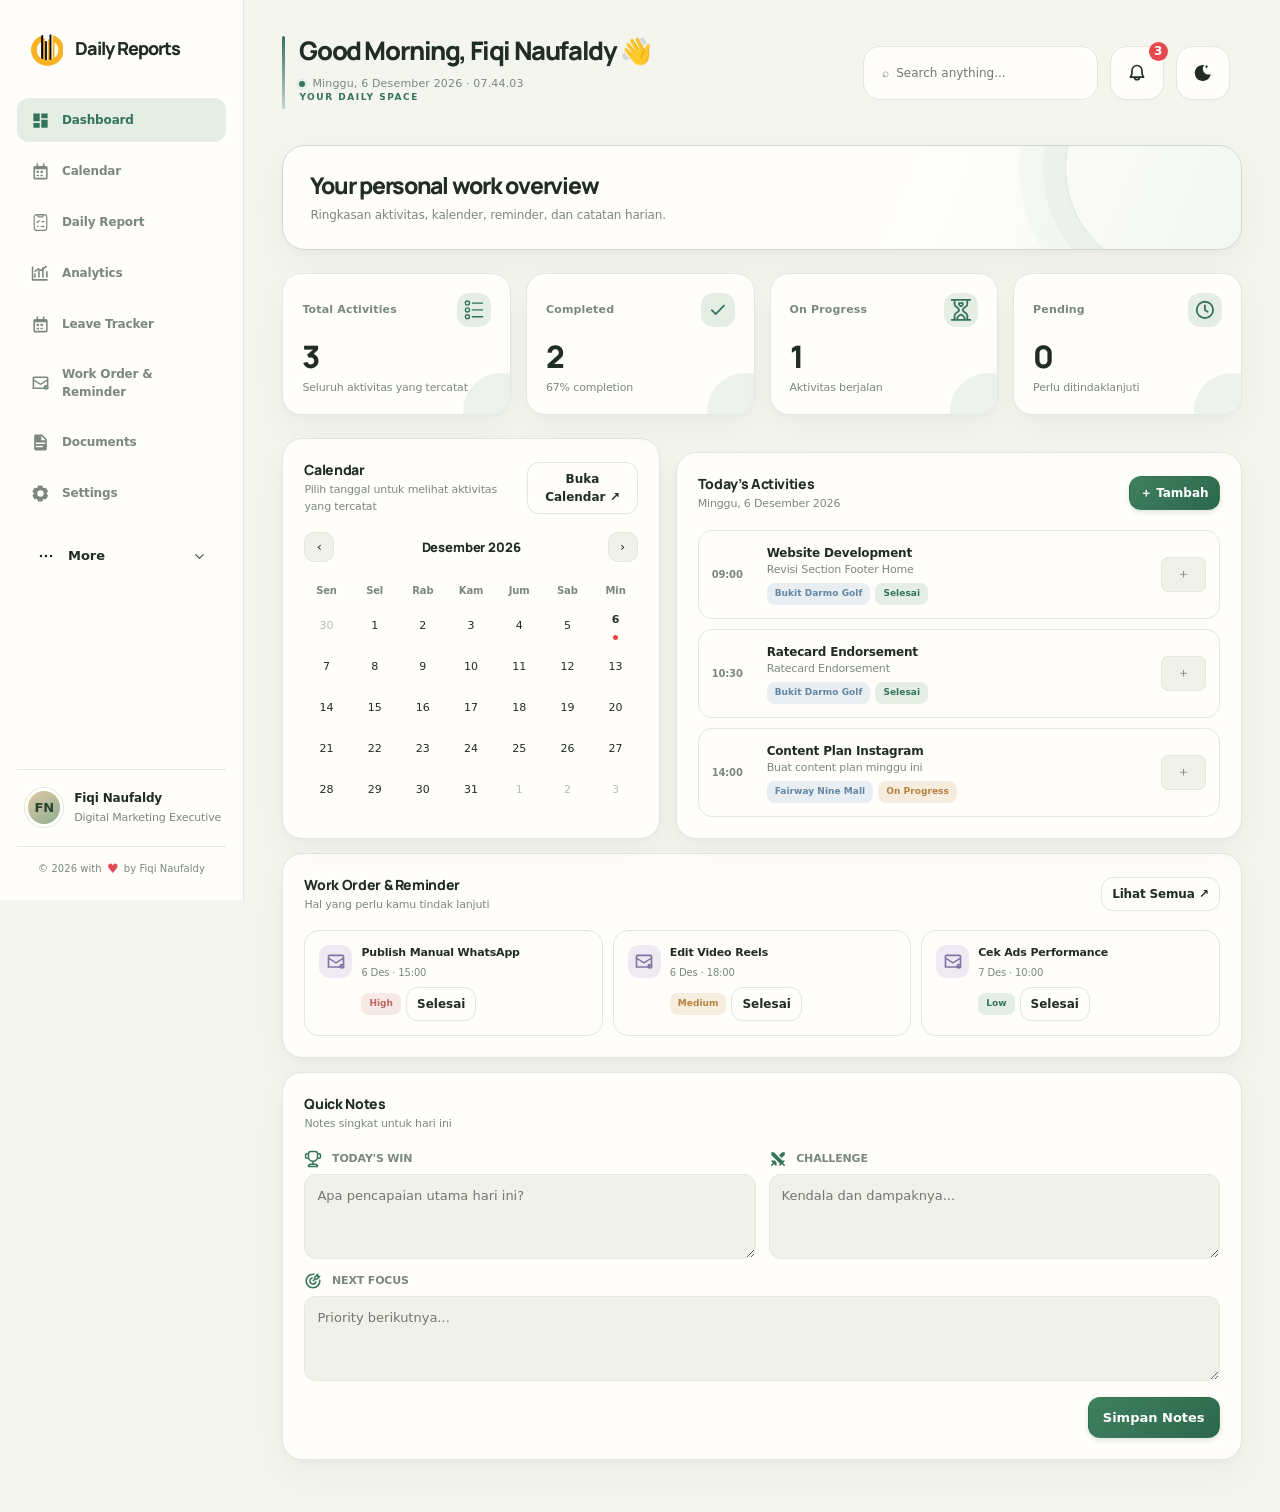
==== commit 9445611d: "Bug" ====
--- a/index.html
+++ b/index.html
@@ -23,7 +23,7 @@
     <div class="top-actions"><input class="search" id="globalSearch" type="search" placeholder="⌕  Search anything..."><button class="icon-btn" id="notificationToggle" title="Notifications" aria-label="Notifications" aria-expanded="false"><svg viewBox="0 0 24 24" aria-hidden="true"><path fill="none" stroke="currentColor" stroke-linejoin="round" stroke-width="2" d="M15 17a3 3 0 1 1-6 0M6 9v3.528a2 2 0 0 1-.211.894l-1.717 3.433a.1.1 0 0 0 .09.145h15.676a.1.1 0 0 0 .09-.145l-1.717-3.433a2 2 0 0 1-.211-.894V9A6 6 0 0 0 6 9Z"/></svg></button><button class="icon-btn" id="themeToggle" title="Ganti tema"><svg viewBox="0 0 25 24" aria-hidden="true"><path fill="currentColor" d="m16.07 3.344l-1.428.781l1.428.781l.781 1.428l.781-1.428l1.428-.781l-1.428-.781l-.78-1.428zM2.226 12c0-5.523 4.477-10 10-10h1.734l-.868 1.5c-.579 1-.866 2.189-.866 3.5a7 7 0 0 0 8.348 6.87l1.682-.327l-.543 1.626A10 10 0 0 1 12.227 22c-5.523 0-10-4.477-10-10"/></svg></button><div class="notification-wrap"><div class="notification-popover" id="notificationPopover" hidden><div class="notification-list" id="notificationList"></div></div></div></div>
   </header>
   <section class="page-intro"><h1>Your personal work overview</h1><p>Ringkasan aktivitas, kalender, reminder, dan catatan harian.</p></section>
-  <div id="pageContent" data-view-host="dashboard"></div>
+  <div id="pageContent"></div>
 </main>
 </div>
 <div id="toast" class="toast" role="status" aria-live="polite"></div>
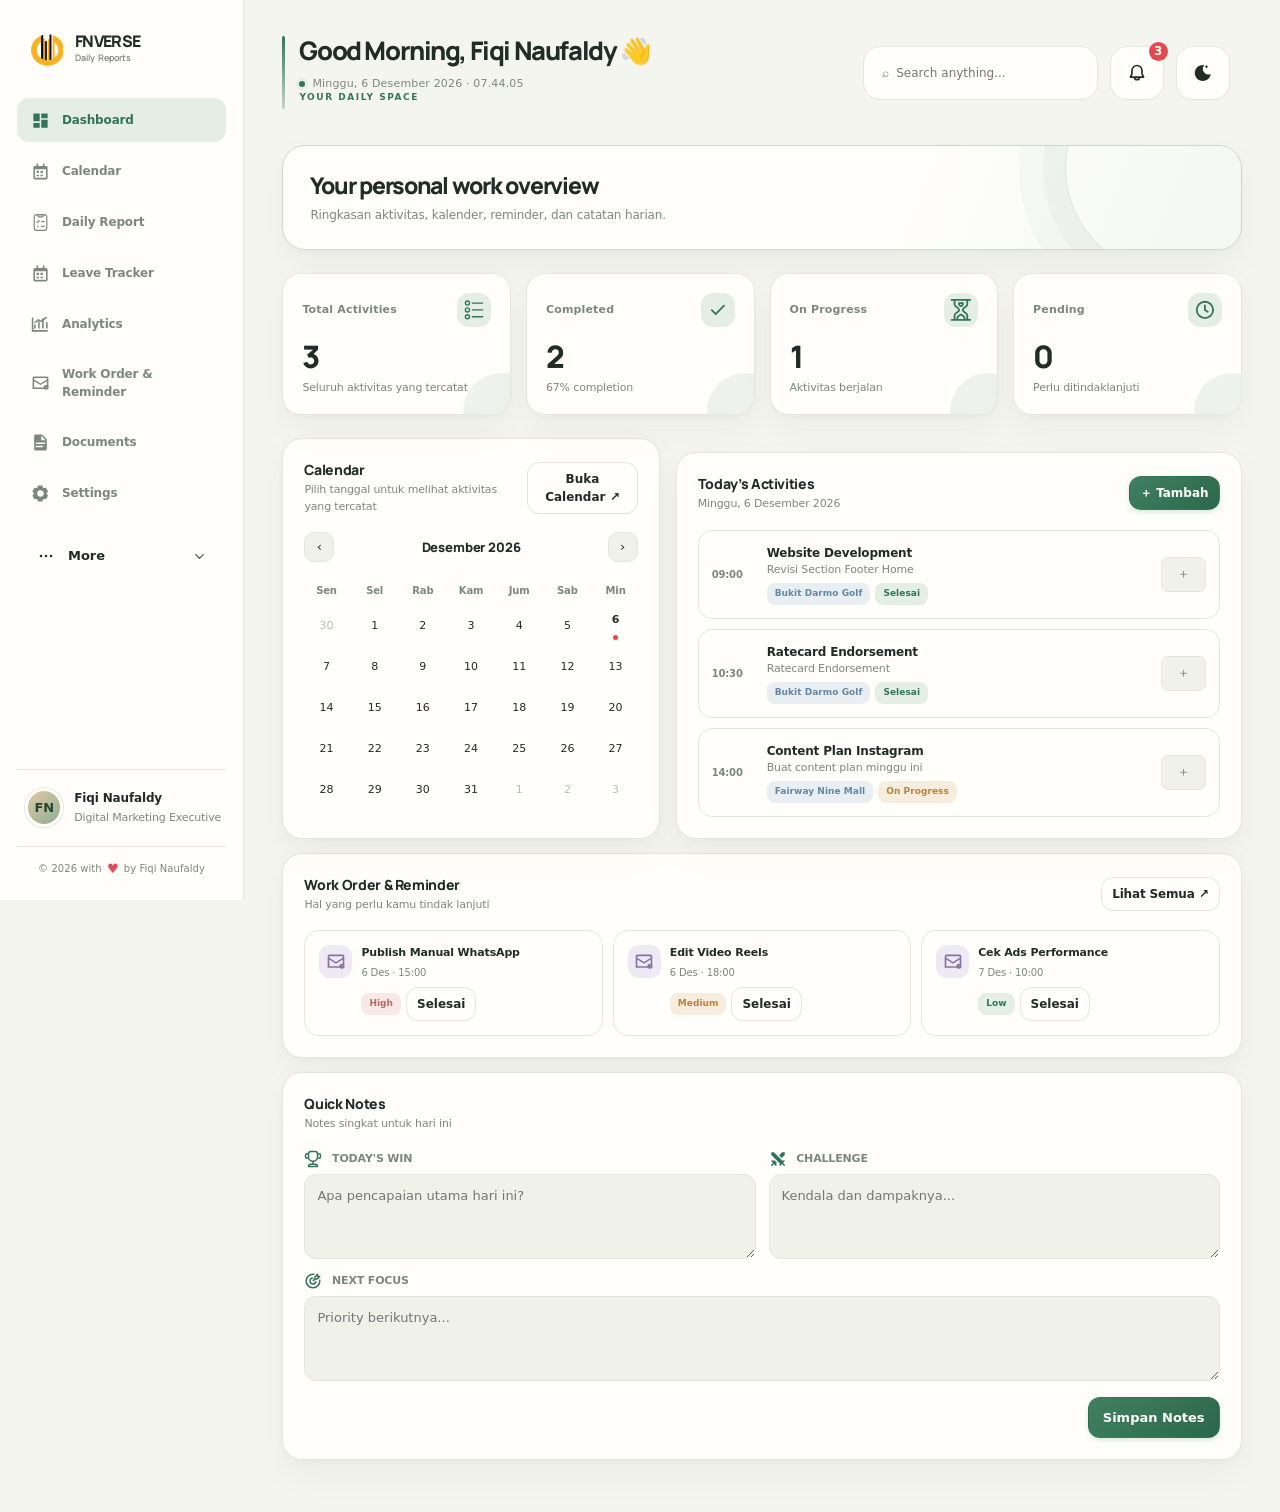
==== commit c752cfa4: "html" ====
--- a/index.html
+++ b/index.html
@@ -12,7 +12,13 @@
 <body data-page="dashboard">
 <div class="app">
 <aside class="sidebar">
-  <a class="brand" href="index.html"><span class="brand-mark"><img src="assets/daily-reports-mark.png" alt="Daily Reports logo"></span><span>Daily Reports</span></a>
+  <a class="brand" href="index.html" aria-label="FNVERSE Daily Reports">
+  <span class="brand-mark"><img src="assets/daily-reports-mark.png" alt="FNVERSE logo"></span>
+  <span class="brand-text" style="display:flex;flex-direction:column;line-height:1.05;gap:3px;">
+    <strong style="font-size:16px;font-weight:900;letter-spacing:-.04em;">FNVERSE</strong>
+    <small style="font-size:9px;font-weight:600;color:var(--muted);letter-spacing:.01em;">Daily Reports</small>
+  </span>
+</a>
   <nav class="nav" id="sidebarNav" aria-label="Navigasi utama"></nav>
   <div class="profile"><div class="avatar">FN</div><div><strong>Fiqi Naufaldy</strong><small>Digital Marketing</small></div></div>
   <div class="sidebar-copyright">© 2026 with <span class="copyright-heart" aria-label="love">♥</span> by Fiqi Naufaldy</div>
@@ -23,7 +29,7 @@
     <div class="top-actions"><input class="search" id="globalSearch" type="search" placeholder="⌕  Search anything..."><button class="icon-btn" id="notificationToggle" title="Notifications" aria-label="Notifications" aria-expanded="false"><svg viewBox="0 0 24 24" aria-hidden="true"><path fill="none" stroke="currentColor" stroke-linejoin="round" stroke-width="2" d="M15 17a3 3 0 1 1-6 0M6 9v3.528a2 2 0 0 1-.211.894l-1.717 3.433a.1.1 0 0 0 .09.145h15.676a.1.1 0 0 0 .09-.145l-1.717-3.433a2 2 0 0 1-.211-.894V9A6 6 0 0 0 6 9Z"/></svg></button><button class="icon-btn" id="themeToggle" title="Ganti tema"><svg viewBox="0 0 25 24" aria-hidden="true"><path fill="currentColor" d="m16.07 3.344l-1.428.781l1.428.781l.781 1.428l.781-1.428l1.428-.781l-1.428-.781l-.78-1.428zM2.226 12c0-5.523 4.477-10 10-10h1.734l-.868 1.5c-.579 1-.866 2.189-.866 3.5a7 7 0 0 0 8.348 6.87l1.682-.327l-.543 1.626A10 10 0 0 1 12.227 22c-5.523 0-10-4.477-10-10"/></svg></button><div class="notification-wrap"><div class="notification-popover" id="notificationPopover" hidden><div class="notification-list" id="notificationList"></div></div></div></div>
   </header>
   <section class="page-intro"><h1>Your personal work overview</h1><p>Ringkasan aktivitas, kalender, reminder, dan catatan harian.</p></section>
-  <div id="pageContent"></div>
+  <div id="pageContent" data-view-host="dashboard"></div>
 </main>
 </div>
 <div id="toast" class="toast" role="status" aria-live="polite"></div>
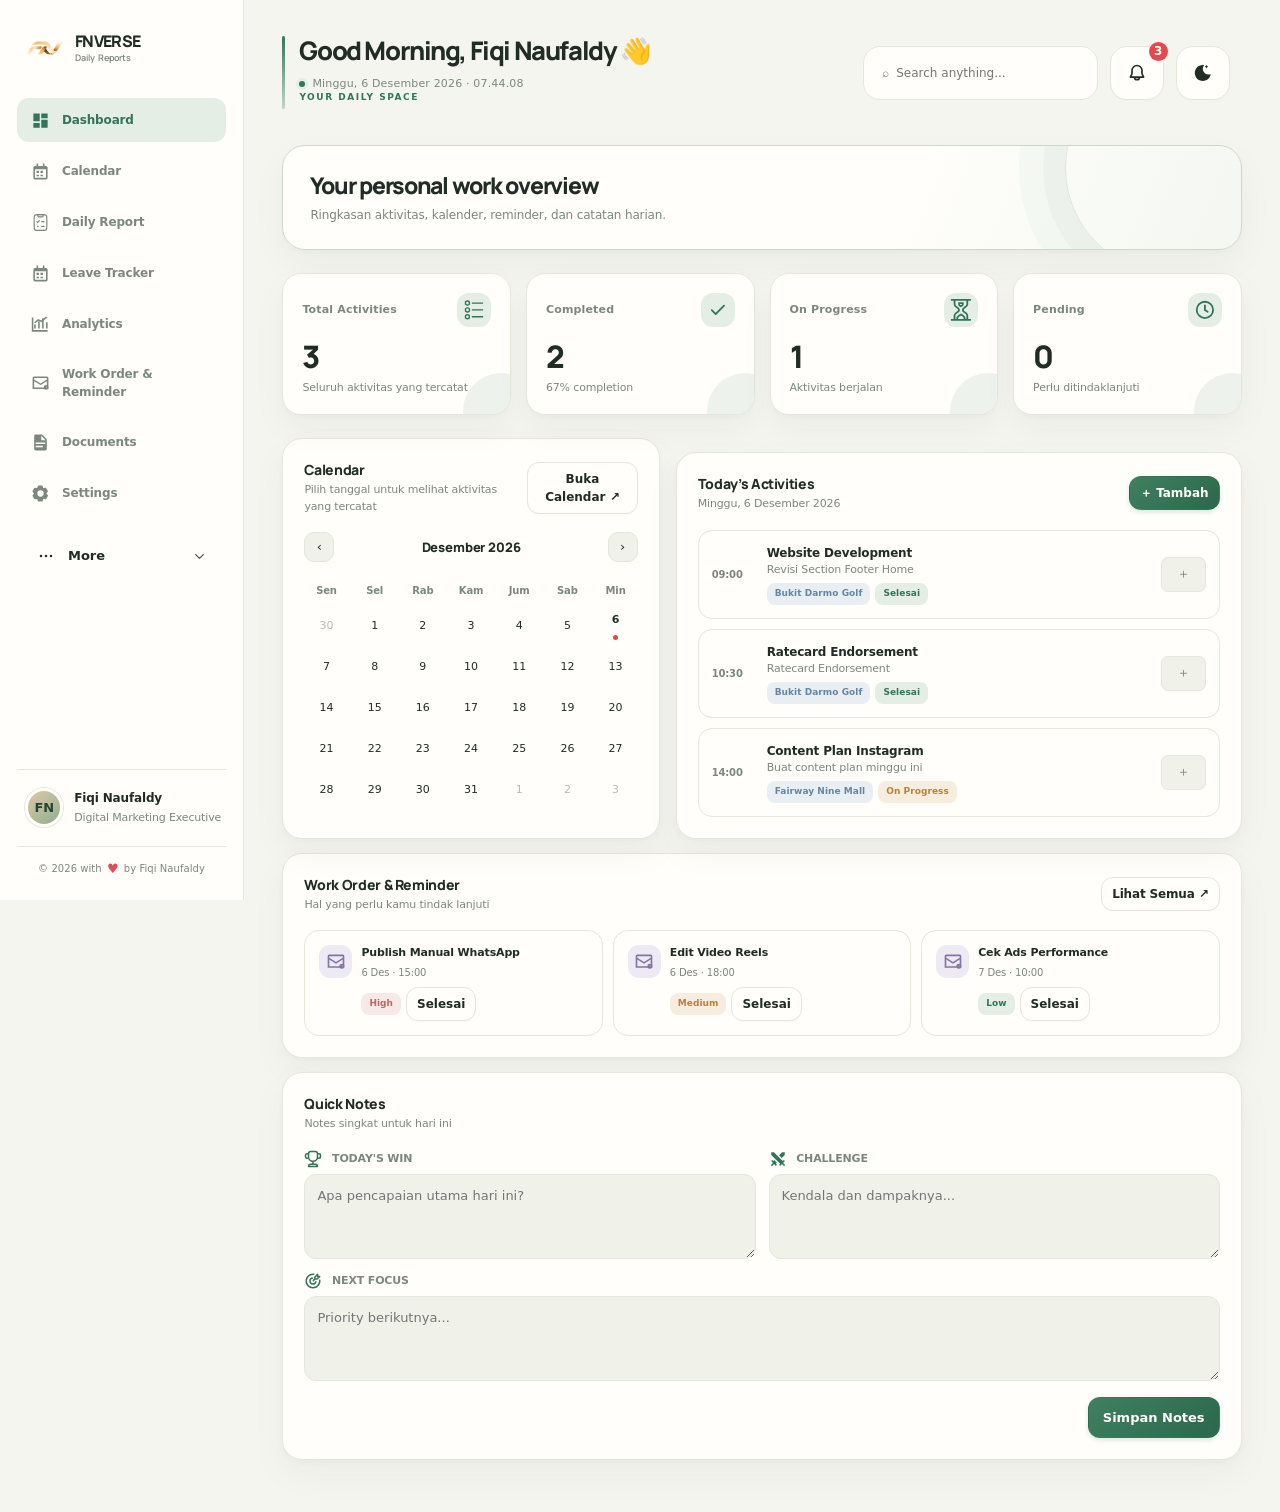
==== commit e11333a1: "fix icon" ====
--- a/index.html
+++ b/index.html
@@ -13,12 +13,12 @@
 <div class="app">
 <aside class="sidebar">
   <a class="brand" href="index.html" aria-label="FNVERSE Daily Reports">
-  <span class="brand-mark"><img src="assets/daily-reports-mark.png" alt="FNVERSE logo"></span>
-  <span class="brand-text" style="display:flex;flex-direction:column;line-height:1.05;gap:3px;">
-    <strong style="font-size:16px;font-weight:900;letter-spacing:-.04em;">FNVERSE</strong>
-    <small style="font-size:9px;font-weight:600;color:var(--muted);letter-spacing:.01em;">Daily Reports</small>
-  </span>
-</a>
+    <span class="brand-mark"><img src="assets/fnverse-logo-dark.webp" alt="FNVERSE"></span>
+    <span class="brand-text">
+      <strong>FNVERSE</strong>
+      <small>Daily Reports</small>
+    </span>
+  </a>
   <nav class="nav" id="sidebarNav" aria-label="Navigasi utama"></nav>
   <div class="profile"><div class="avatar">FN</div><div><strong>Fiqi Naufaldy</strong><small>Digital Marketing</small></div></div>
   <div class="sidebar-copyright">© 2026 with <span class="copyright-heart" aria-label="love">♥</span> by Fiqi Naufaldy</div>
--- a/styles.css
+++ b/styles.css
@@ -415,3 +415,9 @@
     max-height: 84vh !important;
   }
 }
+
+/* FNVERSE Daily Reports branding */
+.brand-text{display:flex;flex-direction:column;line-height:1.05;gap:3px;min-width:0}
+.brand-text strong{font-size:16px;font-weight:900;letter-spacing:-.04em;color:var(--ink)}
+.brand-text small{font-size:9px;font-weight:600;color:var(--muted);letter-spacing:.01em}
+@media(max-width:760px){.brand-text strong{font-size:14px}.brand-text small{font-size:8px}}
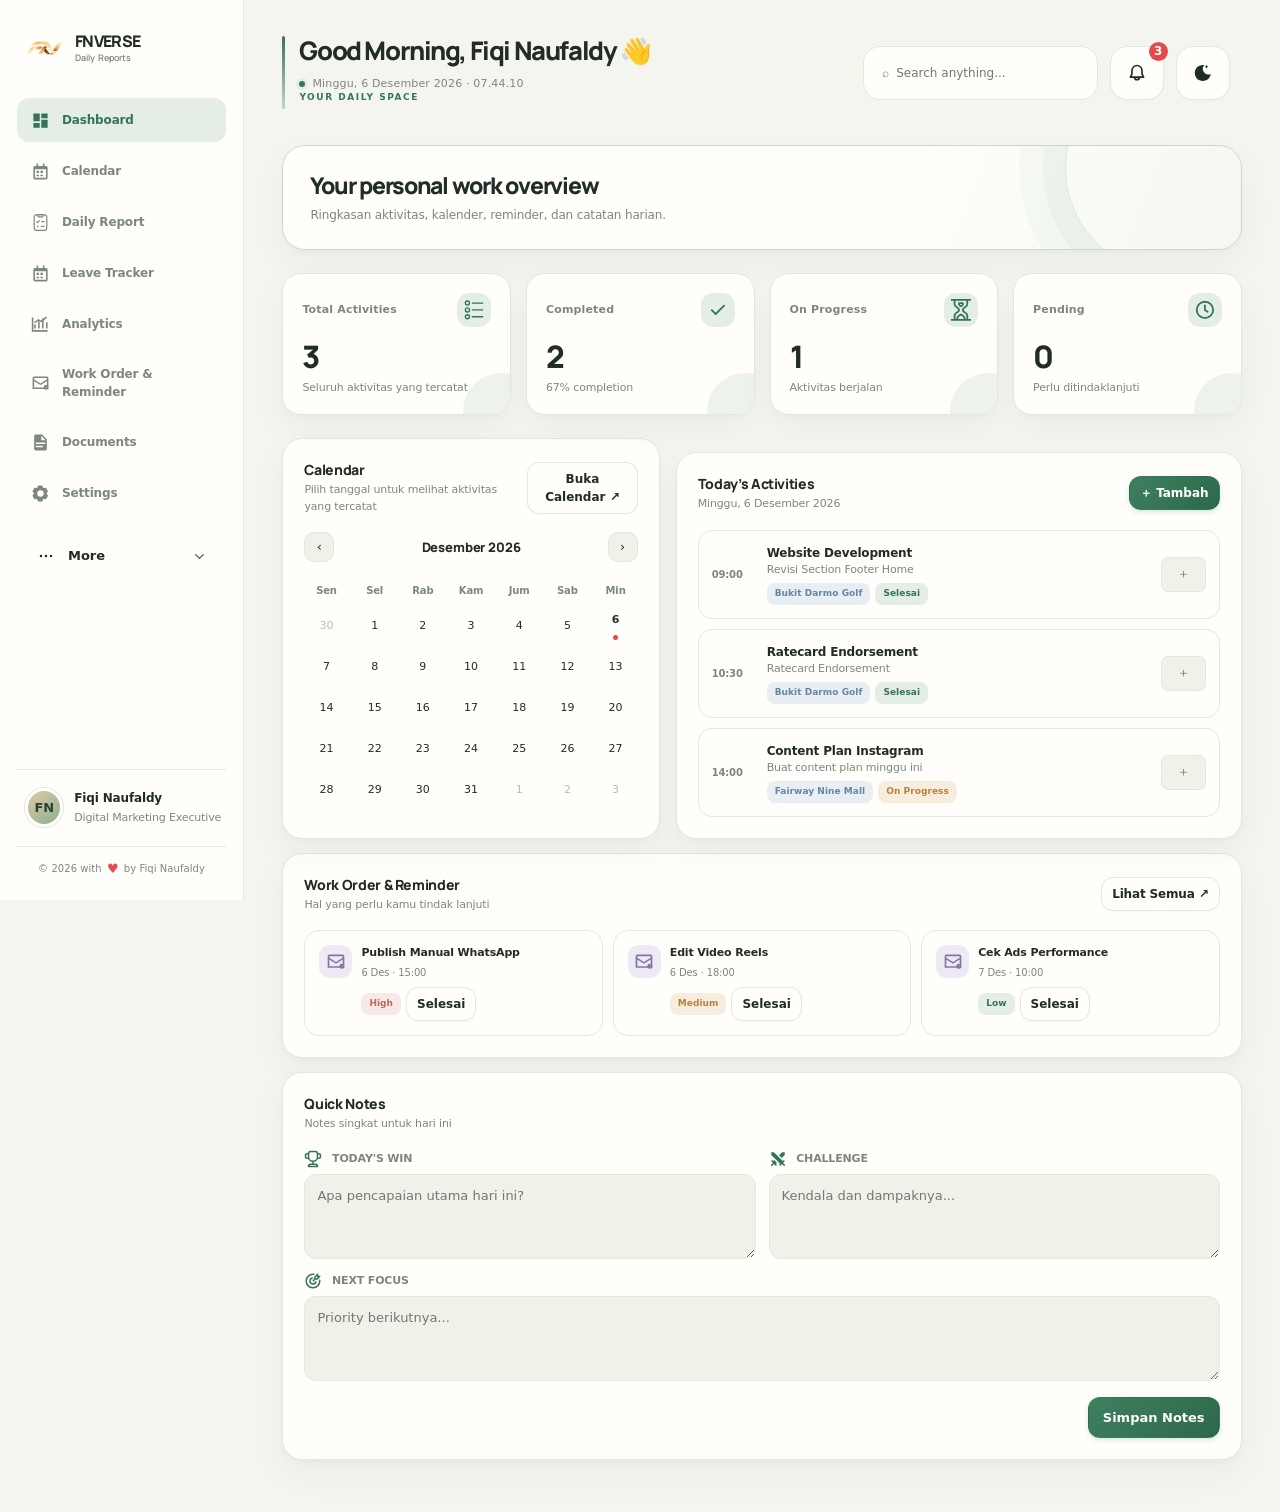
==== commit a3848224: "FAVICON" ====
--- a/index.html
+++ b/index.html
@@ -8,6 +8,7 @@
 <script>try{const t=localStorage.getItem("dailyflow_theme_v1");if(t==="dark"||t==="light"){document.documentElement.dataset.theme=t;document.addEventListener("DOMContentLoaded",()=>{document.body.dataset.theme=t;});}}catch{}</script>
   <link rel="stylesheet" href="styles.css">
 <script defer src="app.js"></script>
+    <link rel="icon" type="image/webp" href="assets/fnverse-logo-dark.webp">
 </head>
 <body data-page="dashboard">
 <div class="app">
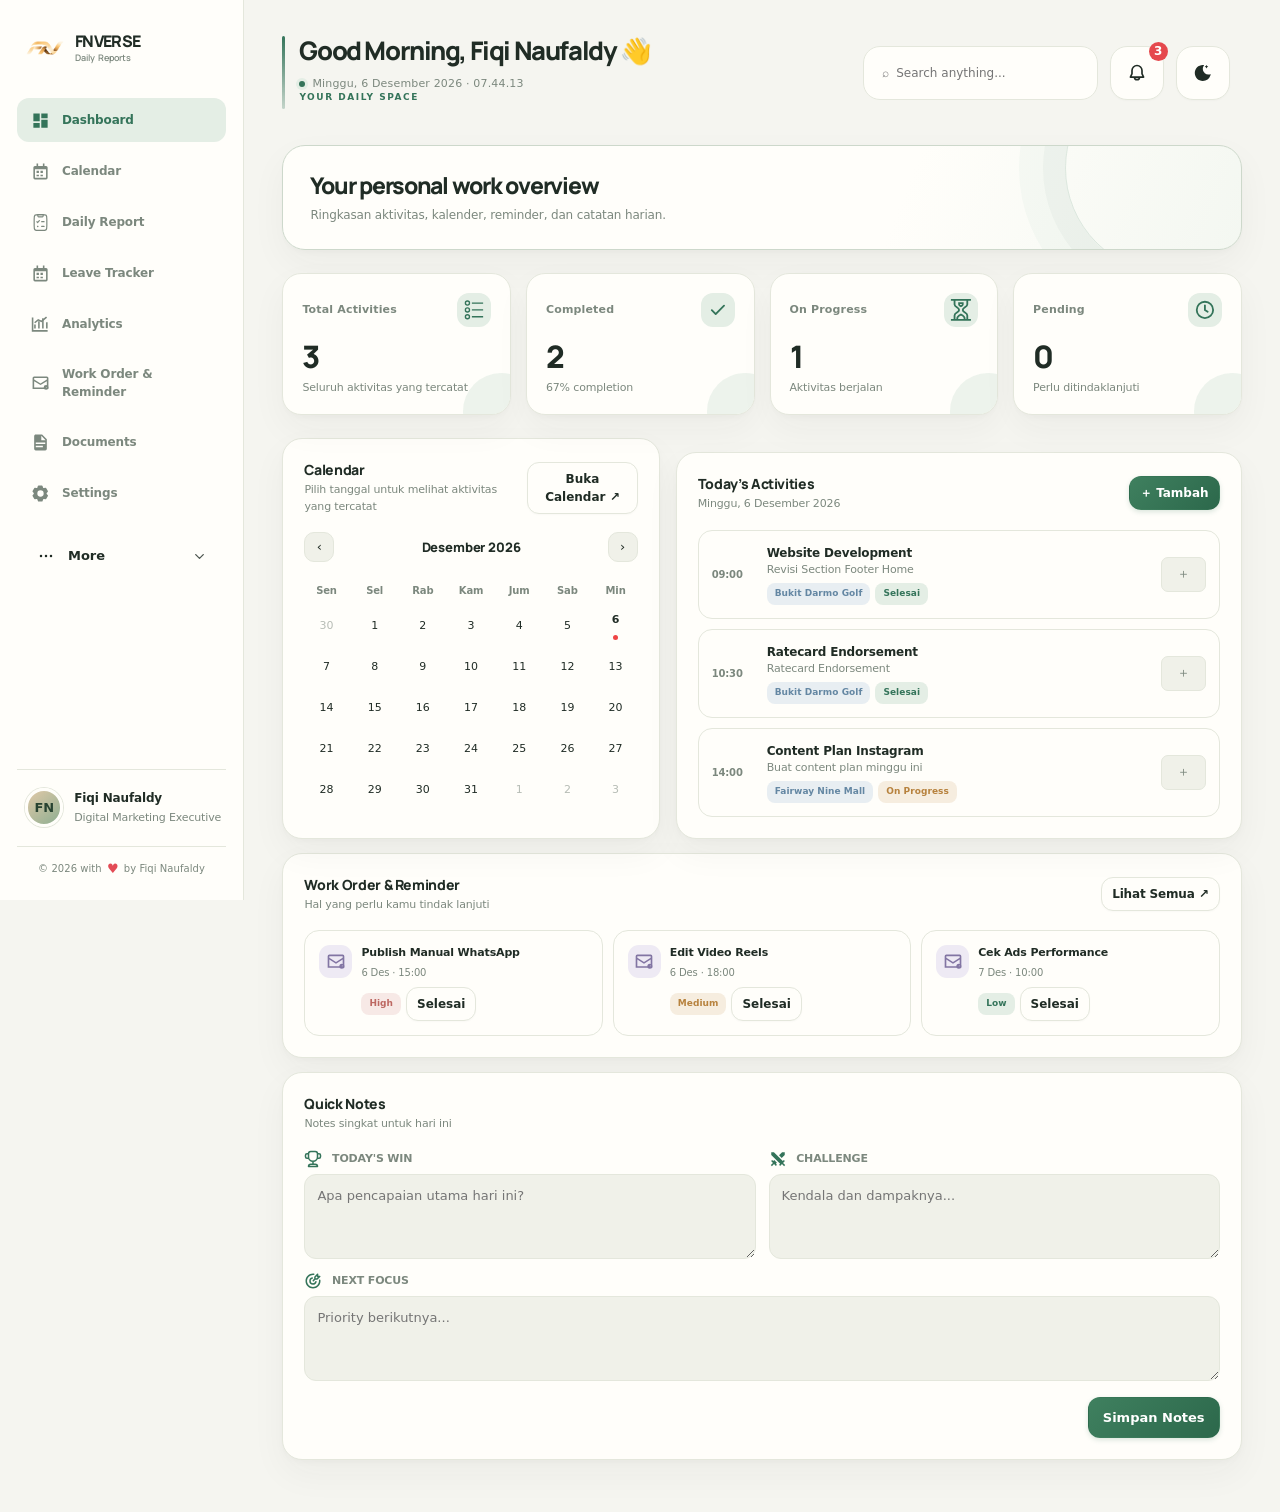
==== commit c85c05f7: "favicons" ====
--- a/index.html
+++ b/index.html
@@ -5,10 +5,10 @@
 <meta name="viewport" content="width=device-width, initial-scale=1">
 <meta name="theme-color" content="#f4f7f4\">
 <title>Daily Reports — Dashboard</title>
+    <link rel="icon" type="image/webp" href="assets/fnverse-logo-dark.webp?v=2">
 <script>try{const t=localStorage.getItem("dailyflow_theme_v1");if(t==="dark"||t==="light"){document.documentElement.dataset.theme=t;document.addEventListener("DOMContentLoaded",()=>{document.body.dataset.theme=t;});}}catch{}</script>
   <link rel="stylesheet" href="styles.css">
 <script defer src="app.js"></script>
-    <link rel="icon" type="image/webp" href="assets/fnverse-logo-dark.webp">
 </head>
 <body data-page="dashboard">
 <div class="app">
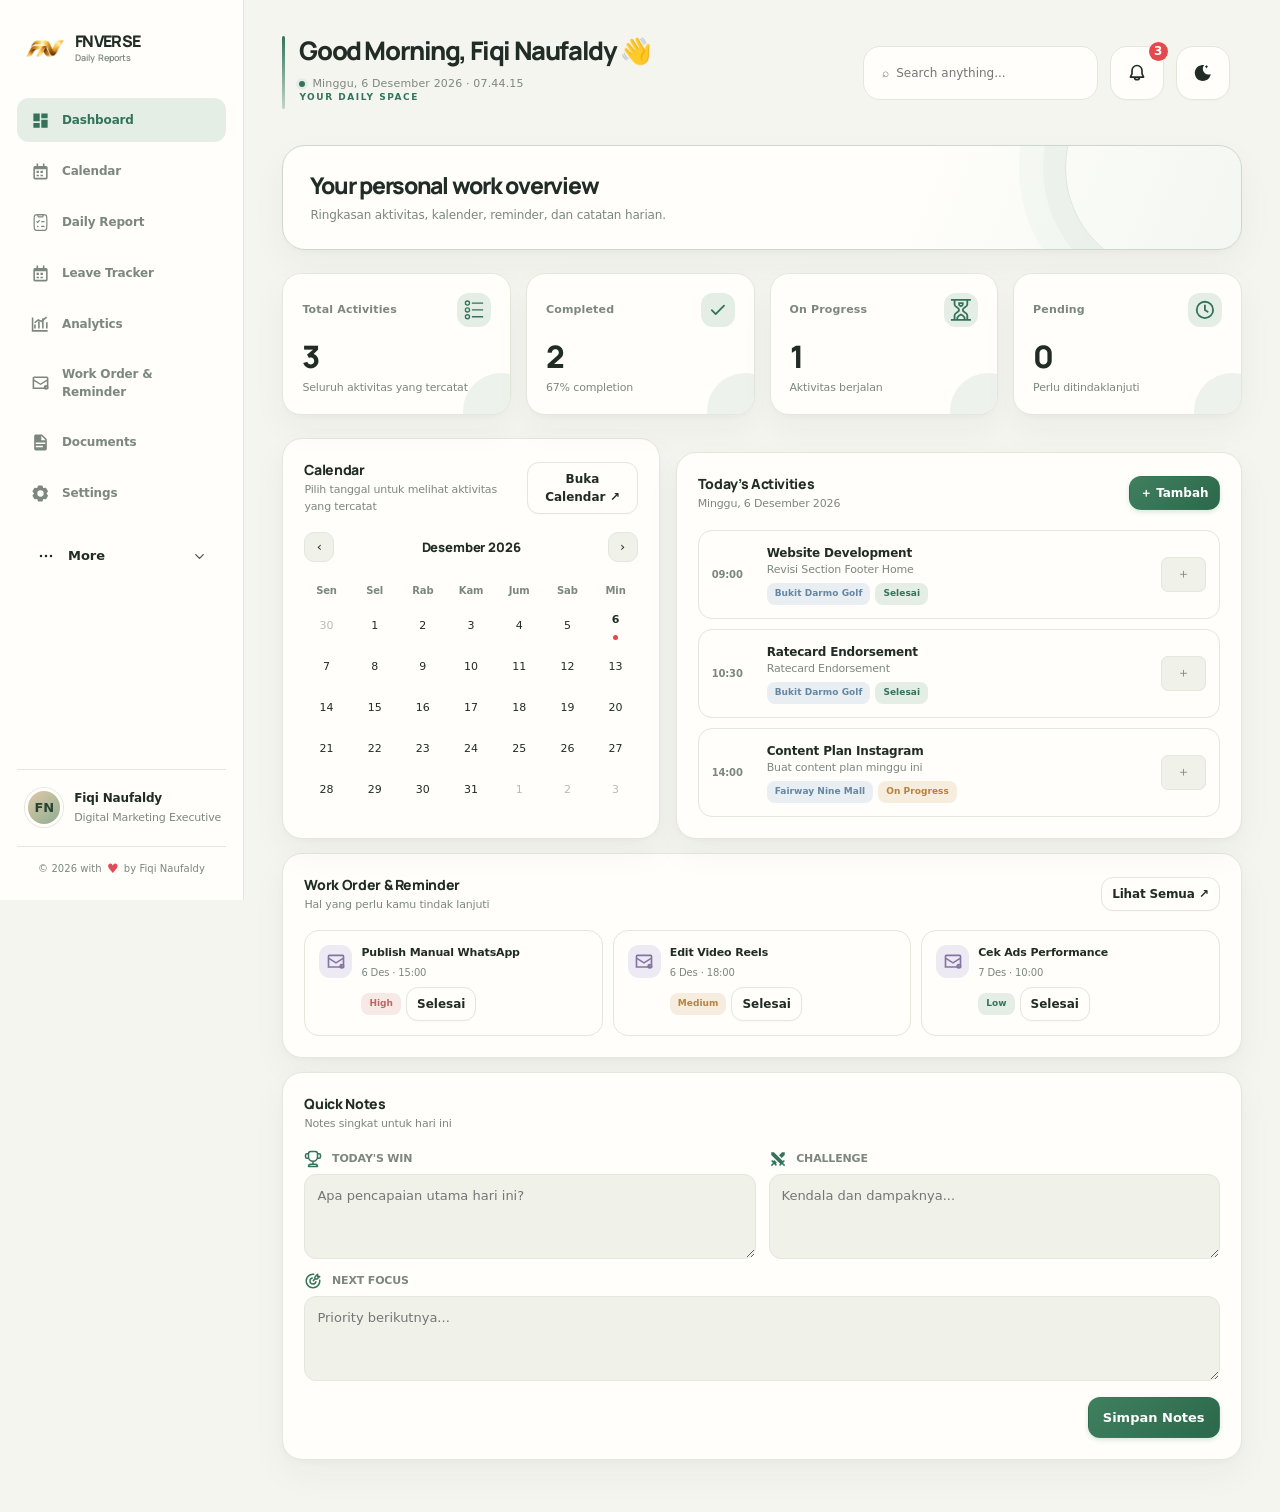
==== commit 9ff9ba74: "favicon" ====
--- a/index.html
+++ b/index.html
@@ -14,7 +14,7 @@
 <div class="app">
 <aside class="sidebar">
   <a class="brand" href="index.html" aria-label="FNVERSE Daily Reports">
-    <span class="brand-mark"><img src="assets/fnverse-logo-dark.webp" alt="FNVERSE"></span>
+    <span class="brand-mark"><img src="assets/fnverse-favicon.png" alt="FNVERSE"></span>
     <span class="brand-text">
       <strong>FNVERSE</strong>
       <small>Daily Reports</small>
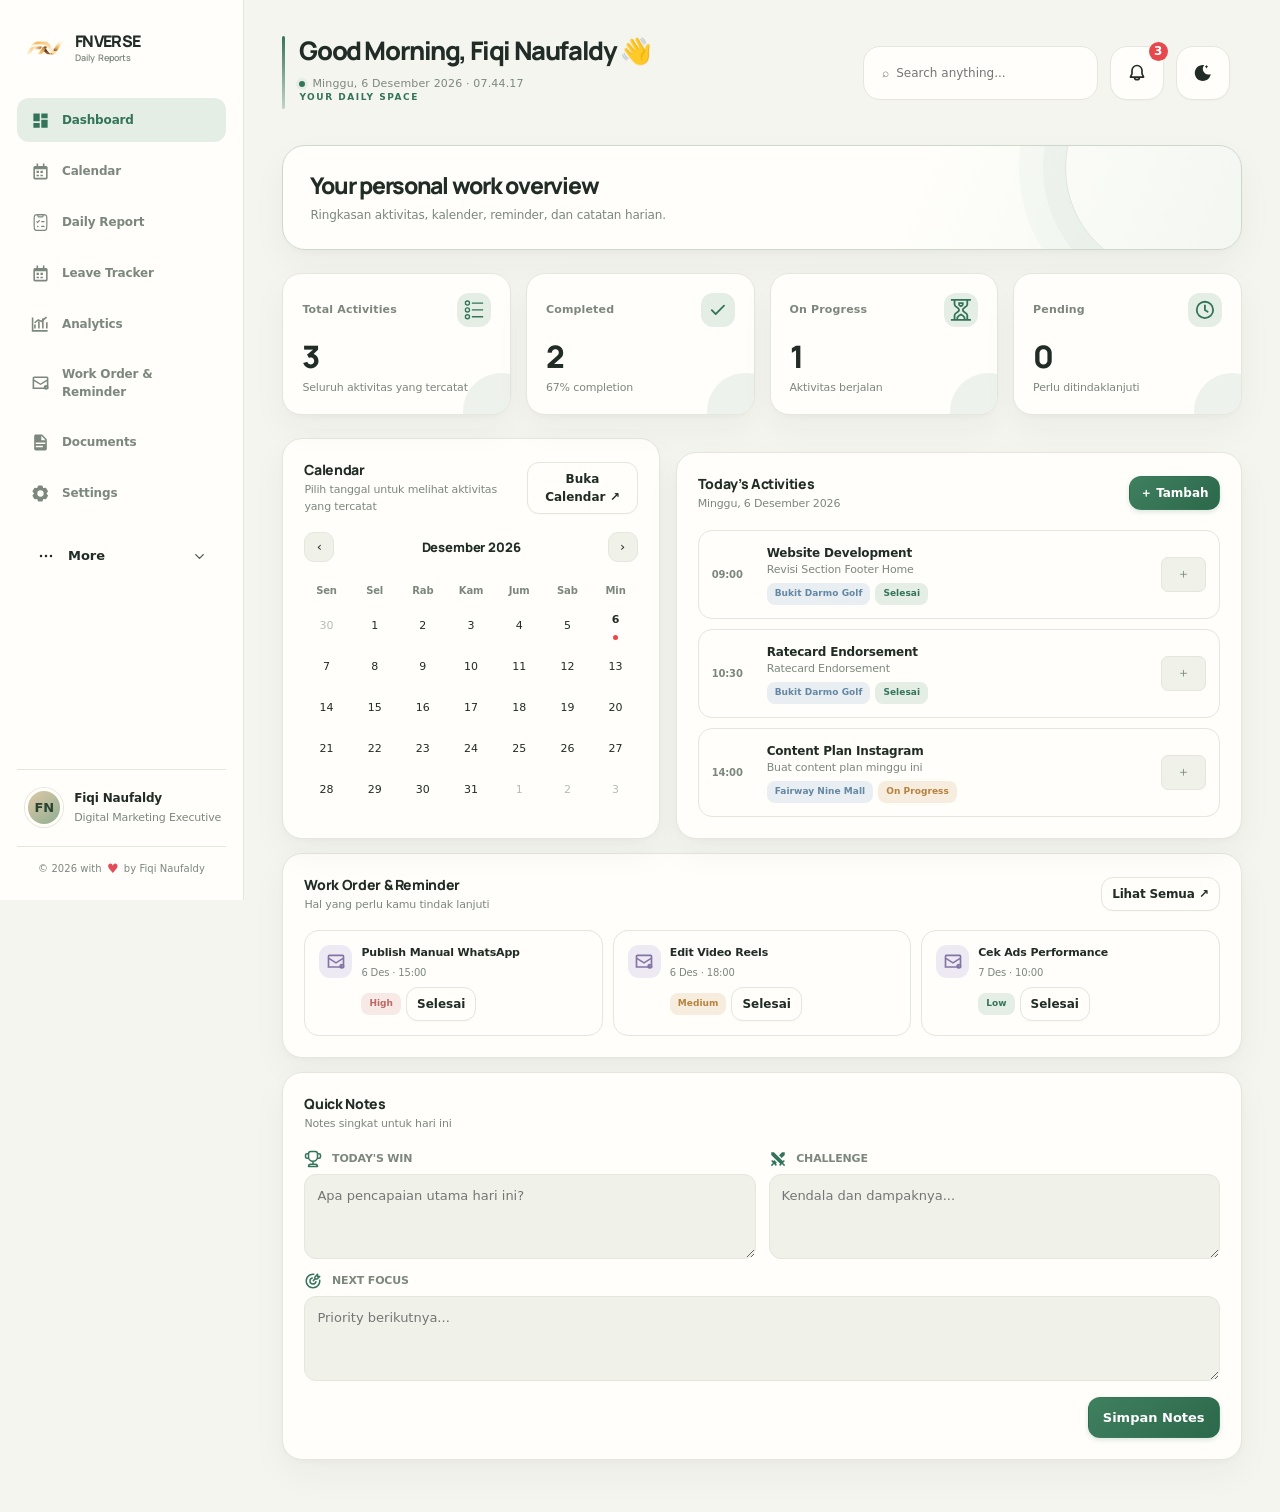
==== commit f3843bba: "favv" ====
--- a/index.html
+++ b/index.html
@@ -14,7 +14,7 @@
 <div class="app">
 <aside class="sidebar">
   <a class="brand" href="index.html" aria-label="FNVERSE Daily Reports">
-    <span class="brand-mark"><img src="assets/fnverse-favicon.png" alt="FNVERSE"></span>
+    <span class="brand-mark"><img src="assets/fnverse-logo-dark.webp" alt="FNVERSE"></span>
     <span class="brand-text">
       <strong>FNVERSE</strong>
       <small>Daily Reports</small>
